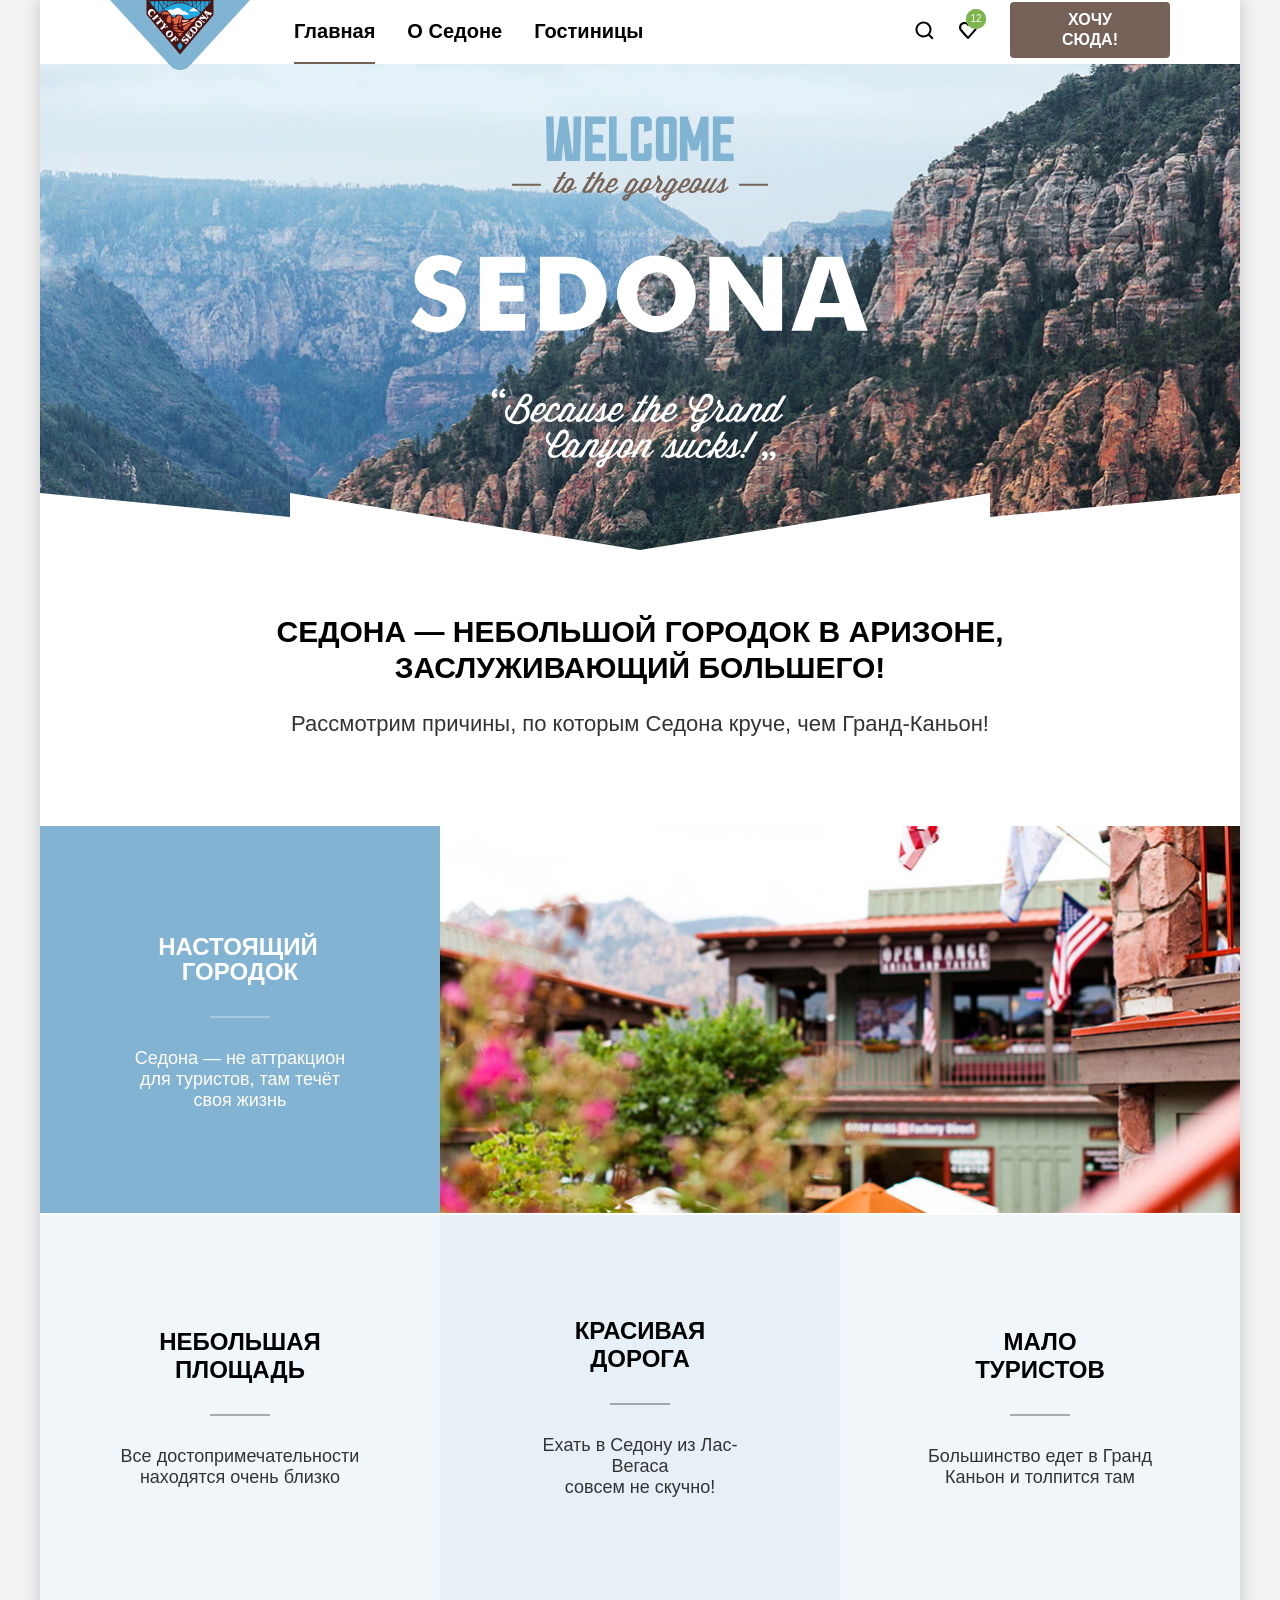
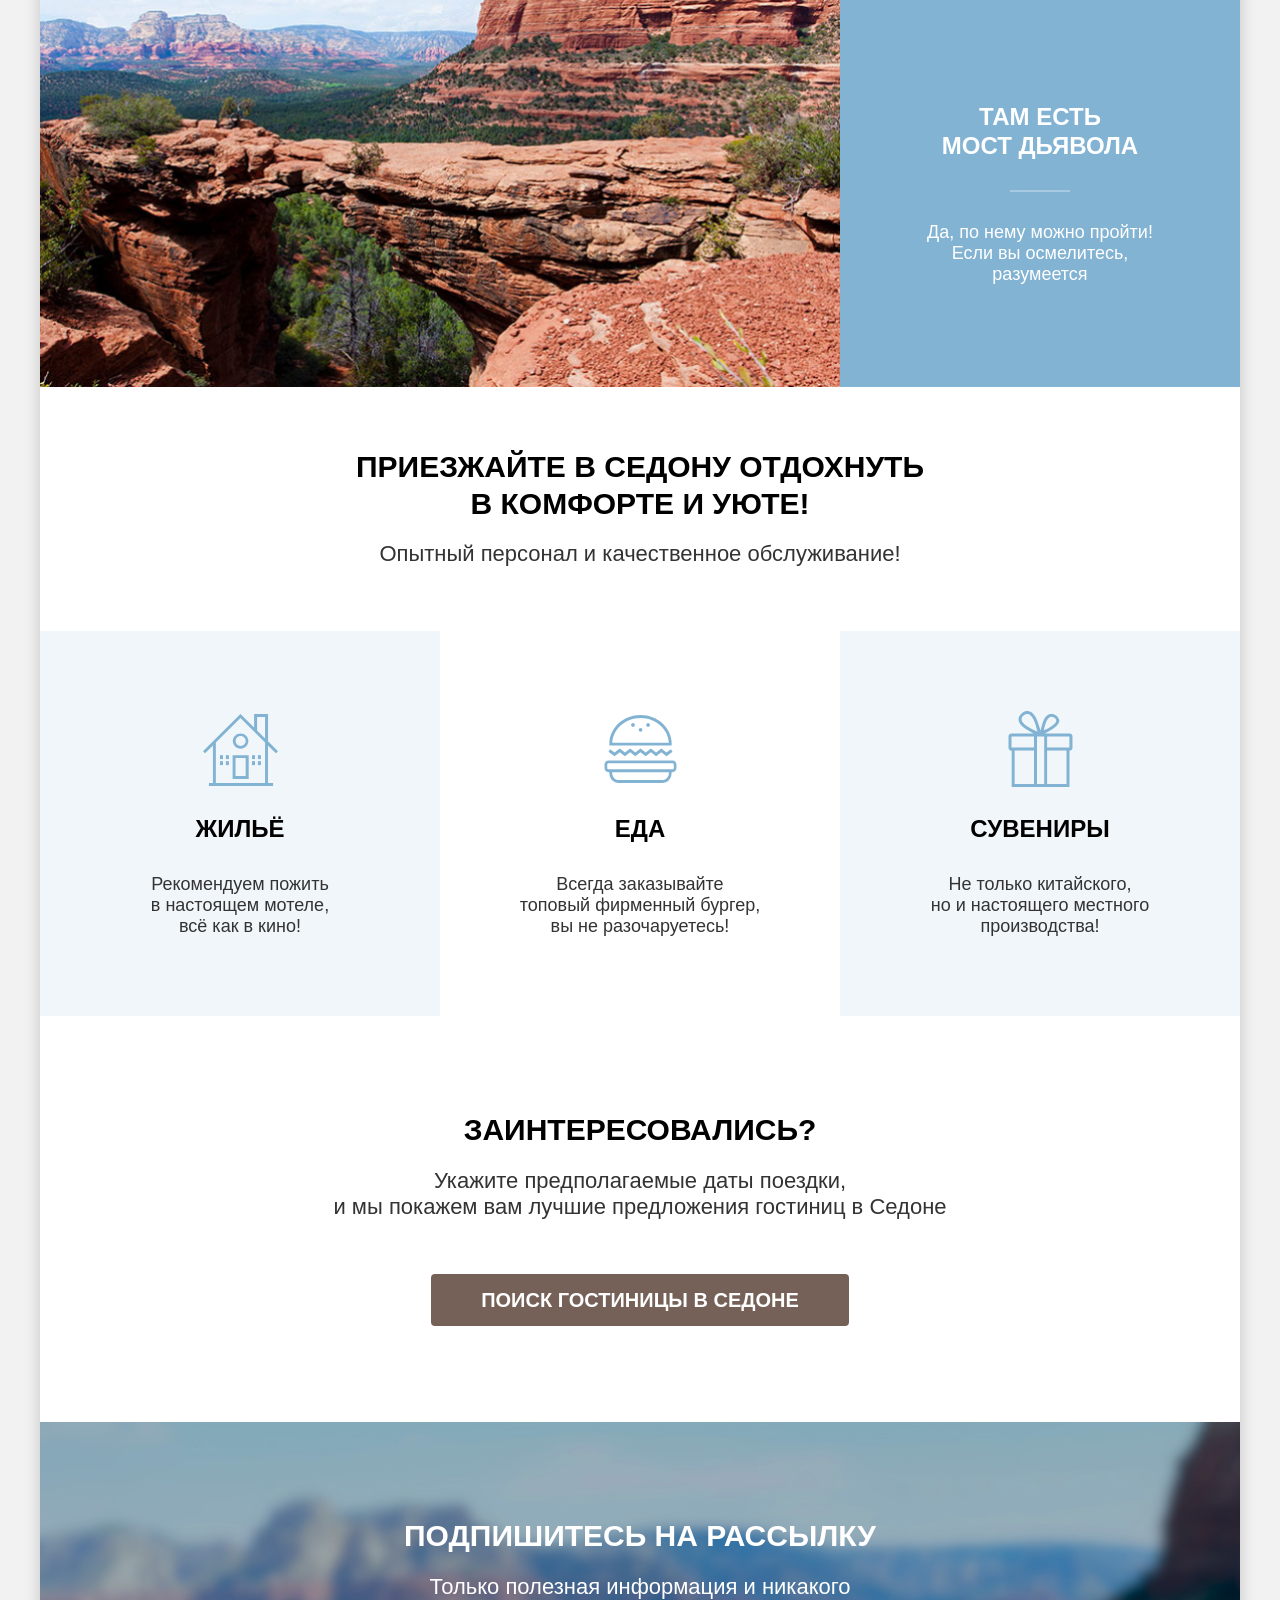
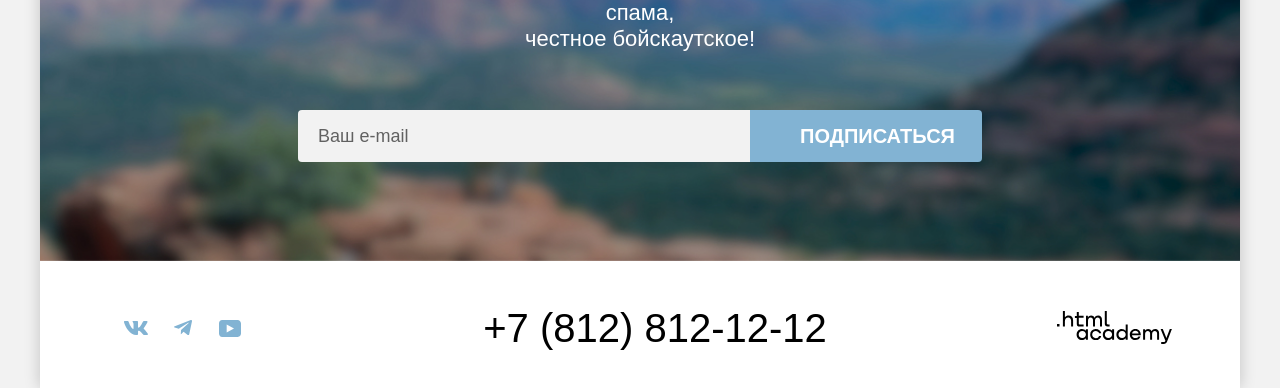
==== index.html @ 9f2f4b0a "Merge pull request #1 from Aminatmad/master" ====
<!DOCTYPE html>
<html lang="ru">
  <head>
    <meta charset="utf-8">
    <title>HTML Academy: Седона</title>
    <link rel="stylesheet" href="./styles/styles.css">
    <link rel="icon" href="favicon.ico" sizes="32x32">
    <link rel="icon" href="images/favicon.png" type="image/png">
  </head>

  <body>
    <div class="page-container">
      <header class="page-header coll" data-test="header">
        <nav class="navigation">
          <a class="header-logo" href="index.html">
            <img class="header-logo-pic" src="images/logo/logo-sedona.svg" alt="Логотип Седона" width="138" height="64">
          </a>

          <ul class="navigation-list">
            <li class="navigation-item">
              <a class="navigation-link navigation-link-after" href="index.html">Главная</a>
            </li>
            <li class="navigation-item">
              <a class="navigation-link" href="#">О Седоне</a>
            </li>
            <li class="navigation-item">
              <a class="navigation-link" href="catalog.html">Гостиницы</a>
            </li>
          </ul>

          <ul class="navigation-list navigation-user">
            <li>
              <a class="nav navigation-item-search" href="#">
                <span class="visually-hidden">Поиск</span>
              </a>
            </li>
            <li>
              <a class="nav navigation-item-favorite" href="#">
                <span class="navigation-number">12</span>
                <span class="visually-hidden">Избранное</span>
                <span class="visually-hidden">отелей</span>
              </a>
            </li>
          </ul>
        </nav>

        <a class="navigation-button" href="#">Хочу сюда!</a>
      </header>

      <main class="main-index main-container" data-test="main">
        <section class="sedona-city" data-test="hero">
          <h1 class="visually-hidden">Сайт города Седона</h1>
          <img class="background-text" src="images/icon/sedona-title.svg" width="458" height="352"
            alt="Welcome to the gorgeous Sedona, because the Grand Canyon sucks!">
        </section>

        <section class="advantages" data-test="advantages">
          <h2 class="visually-hidden">Преимущества</h2>
          <p class="advantages-title">Седона — небольшой городок в Аризоне,<br>
            заслуживающий большего!</p>
          <p class="advantages-text">Рассмотрим причины, по которым Седона круче, чем Гранд-Каньон!</p>

          <ul class="advantages-list">
            <li class="advantages-item">
              <div class="advantages-wrapper">
                <h3 class="advantages-title-sedona"><span class="title-part">Настоящий</span> городок</h3>
                <p class="advantages-description-title">Седона — не аттракцион для туристов, там течёт своя жизнь</p>
              </div>
              <img class="advantages-picture" src="images/sedona-1.jpg" width="800" height="385"
                alt="часть города Седона">
            </li>

            <li class="advantages-item-sedona">
              <h3 class="advantages-sedona">Небольшая <br> площадь</h3>
              <p class="advantages-description">Все достопримечательности<br>находятся очень близко</p>
            </li>

            <li class="advantages-item-sedona">
              <h3 class="advantages-sedona">Красивая<br>дорога</h3>
              <p class="advantages-description">Ехать в Седону из Лас-Вегаса<br>совсем не скучно!</p>
            </li>

            <li class="advantages-item-sedona">
              <h3 class="advantages-sedona">Мало<br>туристов</h3>
              <p class="advantages-description">Большинство едет в Гранд<br>Каньон и толпится там</p>
            </li>

            <li class="advantages-item">
              <img class="advantages-picture" src="images/sedona-2.jpg" alt="фото каньона" width="800" height="385">
              <div class="advantages-wrapper">
                <h3 class="advantages-title-sedona">Там есть<br>мост дьявола</h3>
                <p class="advantages-description-title">Да, по нему можно пройти!<br>Если вы осмелитесь,<br>разумеется</p>
              </div>
            </li>
          </ul>
        </section>

        <section class="service" data-test="service">
          <h2 class="visually-hidden">Сервис в Седоне</h2>
          <p class="title-call">Приезжайте в Седону отдохнуть<br>в комфорте и уюте!</p>
          <p class="description-call">Опытный персонал и качественное обслуживание!</p>

          <ul class="recommend-list">
            <li class="recommend-item recommend-home">
              <h3 class="recommend-item-list">Жильё</h3>
              <p class="recommend-list-list">Рекомендуем пожить<br>в настоящем мотеле,<br>всё как в кино!</p>
            </li>
            <li class="recommend-item recommend-food">
              <h3 class="recommend-item-list">Еда</h3>
              <p class="recommend-list-list">Всегда заказывайте<br>топовый фирменный бургер,<br> вы не разочаруетесь!</p>
            </li>
            <li class="recommend-item recommend-gift">
              <h3 class="recommend-item-list">Сувениры</h3>
              <p class="recommend-list-list">Не только китайского,<br> но и настоящего местного<br> производства!</p>
            </li>
          </ul>
        </section>

        <section class="interested coll" data-test="search">
          <h2 class="interested-title">Заинтересовались?</h2>
          <p class="interested-text">Укажите предполагаемые даты поездки,<br>и мы покажем вам лучшие предложения
            гостиниц в Седоне</p>
          <button class="button button-search" type="button" onclick="window.modal.showModal()">Поиск гостиницы в
            Седоне</button>
        </section>

        <section class="section-mail section-mail-index" data-test="subscribe">
          <h2 class="mail-title">Подпишитесь на рассылку</h2>
          <p class="mail-text mail-text-index">Только полезная информация и никакого спама,<br>честное бойскаутское!</p>
          <form class="subscribe-mail" action="https://echo.htmlacademy.ru/" method="post">
            <label class="visually-hidden" for="newsletter-email">Введите ваш e-mail</label>
            <input class="field-email" placeholder="Ваш e-mail" type="email" name="newsletter-email"
              id="newsletter-email" required>
            <button class="button newsletter-button" type="submit">Подписаться</button>
          </form>
        </section>
      </main>

      <footer class="page-footer page-footer index coll" data-test="footer">
        <ul class="footer-social-list">
          <li class="footer-social-item">
            <a class="social-footer social-footer-vk" href="https://vk.com/htmlacademy">
              <svg xmlns="http://www.w3.org/2000/svg" width="24" height="14" viewBox="0 0 24 14">
                <path fill-rule="evenodd"
                  d="M23.45.95c.17-.55 0-.95-.8-.95h-2.62c-.67 0-.98.35-1.14.73 0 0-1.34 3.2-3.23 5.27-.61.6-.89.8-1.22.8-.17 0-.42-.2-.42-.74V.95c0-.66-.18-.95-.74-.95H9.15c-.42 0-.67.3-.67.6 0 .61.95.76 1.05 2.5v3.8c0 .84-.16.99-.5.99-.88 0-3.05-3.21-4.33-6.89-.25-.71-.5-1-1.17-1H.9C.15 0 0 .35 0 .73c0 .68.89 4.07 4.14 8.55C6.32 12.34 9.38 14 12.16 14c1.67 0 1.88-.37 1.88-1v-2.32c0-.73.16-.88.69-.88.38 0 1.05.2 2.61 1.67C19.11 13.22 19.4 14 20.41 14h2.62c.75 0 1.13-.37.91-1.1-.24-.72-1.09-1.77-2.21-3.02-.62-.7-1.53-1.47-1.81-1.86-.4-.49-.28-.7 0-1.14 0 0 3.2-4.43 3.53-5.93"
                  clip-rule="evenodd" />
              </svg>
              <span class="visually-hidden">Мы вконтакте</span>
            </a>
          </li>
          <li class="footer-social-item">
            <a class="social-footer social-footer-tg" href="https://t.me/htmlacademy">
              <svg xmlns="http://www.w3.org/2000/svg" width="18" height="16" viewBox="0 0 18 16">
                <path
                  d="M16.79.1.84 6.25c-1.09.43-1.08 1.04-.2 1.31l4.1 1.28 9.47-5.98c.44-.27.85-.12.52.18L7.05 9.96l-.28 4.22c.41 0 .6-.19.83-.41l1.99-1.93 4.13 3.05c.77.42 1.31.2 1.5-.7l2.72-12.8c.28-1.12-.43-1.62-1.16-1.3" />
              </svg>
              <span class="visually-hidden">Мы в телеграм</span>
            </a>
          </li>
          <li class="footer-social-item">
            <a class="social-footer social-footer-yt" href="https://www.youtube.com/channel/UChUxTMjJGo-JDRY8pNTGL2g">
              <svg xmlns="http://www.w3.org/2000/svg" width="22" height="17" viewBox="0 0 22 17">
                <path
                  d="M18.6 0H3.18C1.31 0 0 1.6 0 3.4v10.1C0 15.4 1.31 17 3.17 17h15.66c1.64 0 3.17-1.6 3.17-3.4V3.4C21.78 1.6 20.47 0 18.6 0M7.67 12.54V4.46L15 8.5z" />
              </svg>
              <span class="visually-hidden">Мы на Ютуб</span>
            </a>
          </li>
        </ul>

        <a class="phone-number" href="tel:+78128121212">+7 (812) 812-12-12</a>

        <a class="page-footer-link" href="https://htmlacademy.ru/intensive/htmlcss">
          <svg xmlns="http://www.w3.org/2000/svg" width="115" height="33" fill="none" viewBox="0 0 115 33">
            <path fill="#000"
              d="M0 12.9v2.6h2.5v-2.6zM11.6 4.5c-1.6 0-2.8.7-3.6 1.7h-.1V0h-2v15.5h2v-5.3c0-2.1 1.3-3.6 3.3-3.6 1.8 0 2.9 1.4 2.9 3.2v5.7h2V9.4c.1-3-1.8-4.9-4.5-4.9M26.6 4.8h-4.8V1.1h-2v3.8h-1.9v2h1.9v6c0 1.7 1 2.7 2.7 2.7h4.1v-2h-3.7c-.7 0-1.1-.4-1.1-1.1V6.8h4.8zM41.1 4.6c-1.6 0-2.9.8-3.5 2.1h-.1c-.6-1.2-1.8-2.1-3.4-2.1-1.4 0-2.5.8-3.1 1.8h-.1V4.8H29v10.6h2V10c0-2 1-3.5 2.6-3.5 1.5 0 2.4 1 2.4 2.6v6.3h2V9.8c0-2.4 1.4-3.3 2.6-3.3 1.5 0 2.4 1 2.4 2.6v6.3h2V8.9c.1-2.5-1.4-4.3-3.9-4.3M47.8 12.7c0 1.7 1 2.7 2.8 2.7h2v-2h-1.7c-.7 0-1.1-.4-1.1-1.1V0h-2zM28.9 19.7c-.9-1.1-2.2-1.8-3.9-1.8-3.1 0-5.4 2.3-5.4 5.6s2.3 5.6 5.4 5.6c1.8 0 3-.8 3.8-1.9h.1v1.6h2V18.2h-2zm-3.6 7.4c-2.2 0-3.6-1.6-3.6-3.6s1.4-3.6 3.6-3.6 3.6 1.6 3.6 3.6c0 1.9-1.4 3.6-3.6 3.6M44.2 22c-.5-2.4-2.6-4.1-5.4-4.1a5.4 5.4 0 0 0-5.6 5.6c0 3.1 2.2 5.6 5.6 5.6 2.8 0 4.9-1.8 5.4-4.2h-2.1a3.4 3.4 0 0 1-3.3 2.3c-2.2 0-3.6-1.6-3.6-3.6s1.4-3.6 3.6-3.6c1.6 0 2.8 1 3.3 2.2h2.1zM55.1 19.7c-.9-1.1-2.2-1.8-3.9-1.8-3.1 0-5.4 2.3-5.4 5.6s2.3 5.6 5.4 5.6c1.8 0 3-.8 3.8-1.9h.1v1.6h2V18.2h-2zm-3.6 7.4c-2.2 0-3.6-1.6-3.6-3.6s1.4-3.6 3.6-3.6 3.6 1.6 3.6 3.6c0 1.9-1.5 3.6-3.6 3.6M68.7 19.8c-.9-1.1-2.2-1.9-3.9-1.9-3.1 0-5.4 2.3-5.4 5.6s2.2 5.6 5.4 5.6c1.7 0 3-.8 3.8-1.8h.1v1.5h2V13.4h-2zm-3.6 7.3c-2.2 0-3.6-1.6-3.6-3.6s1.4-3.6 3.6-3.6 3.6 1.6 3.6 3.6c-.1 2-1.5 3.6-3.6 3.6M78.3 17.9c-3.3 0-5.5 2.5-5.5 5.6 0 3 2.1 5.6 5.5 5.6 2.5 0 4.5-1.3 5.2-3.6h-2.1c-.5 1-1.6 1.6-3 1.6-1.9 0-3.3-1.3-3.4-2.9h8.8c.2-3.6-2-6.3-5.5-6.3m0 1.9c1.7 0 3 1 3.3 2.6h-6.5c.3-1.5 1.5-2.6 3.2-2.6M98.2 17.9c-1.6 0-2.9.8-3.6 2h-.1c-.6-1.2-1.8-2-3.4-2-1.4 0-2.5.7-3.1 1.8v-1.5h-1.9v10.6h2v-5.4c0-2 1-3.4 2.6-3.5 1.5 0 2.4 1 2.4 2.6v6.3h2v-5.6c0-2.4 1.4-3.3 2.6-3.3 1.5 0 2.4 1 2.4 2.6v6.3h2v-6.5c.1-2.6-1.4-4.4-3.9-4.4M109.4 27l-3.6-8.9h-2.2l4.8 11.6c-.3.9-.7 1.2-1.7 1.2h-2.5v2h2.5c1.8 0 2.8-.8 3.5-2.6l4.7-12.2h-2.1z" />
          </svg>
          <span class="visually-hidden">Логотип Седона</span>
        </a>
      </footer>
    </div>

    <dialog class="modal-dialog" data-test="modal" id="modal" aria-labelledby="modal-name">
      <header class="modal-header">
        <h2 class="modal-title" id="modal-name">Поиск гостиницы в Седоне</h2>
        <button class="modal-close-button" type="button">
          <span class="visually-hidden">Закрыть</span>
        </button>
      </header>

      <form class="modal-form" action="https://echo.htmlacademy.ru/" method="post">
        <div class="modal-date">
          <label class="modal-label-text" for="check-in-date">Дата заезда:</label>
          <input class="modal-input modal-input-date" type="text" id="check-in-date" name="check-in-date"
            value="27 апреля 2020" placeholder="Укажите дату" required>
          <p class="message error-message">Мы не можем отправить вас в прошлое.</p>
        </div>

        <div class="modal-date">
          <label class="modal-label-text" for="check-out-date">Дата выезда:</label>
          <input class="modal-input modal-input-date" type="text" id="check-out-date" name="check-out-date"
            value="1 сентября 2023" placeholder="Укажите дату" required>
          <p class="message">На эти даты есть свободные номера. Пока есть.</p>
        </div>

        <div class="modal-people">
          <div class="modal-person">
            <label class="modal-label-text" for="adults-count">Взрослые:</label>
            <div class="modal-counter">
              <button type="button" class="modal-counter-button modal-counter-min">
                <span class="visually-hidden">Уменьшить количество взрослых</span>
              </button>
              <input class="modal-input modal-input-counter" type="number" name="adults-count"
                id="adults-count" value="2" min="1" max="99" required>
              <button type="button" class="modal-counter-button modal-counter-plus">
                <span class="visually-hidden">Увеличить количество взрослых</span>
              </button>
            </div>
          </div>

          <div class="modal-person">
            <div class="modal-person-label">
              <label class="modal-label-text" for="kids-count">Дети:</label>
              <div class="modal-tooltip">
                <button class="tooltip-button" type="button" aria-labelledby="tooltip-label">
                  <span class="visually-hidden">Подсказка</span>
                </button>
                <span class="info-text" role="tooltip" id="tooltip-label">Укажите количество детей, которые будут с вами,
                  возраст которых от 6 до 18 лет. Дети до 6 лет размещаются бесплатно.</span>
              </div>
            </div>
            <div class="modal-counter">
              <button type="button" class="modal-counter-button modal-counter-min">
                <span class="visually-hidden">Уменьшить количество детей</span>
              </button>
              <input class="modal-input modal-input-counter" type="number" name="kids-count"
                id="kids-count" value="2" min="0" max="99" required>
              <button type="button" class="modal-counter-button modal-counter-plus">
                <span class="visually-hidden">Увеличить количество детей</span>
              </button>
            </div>
          </div>
        </div>

        <button class="find-button" type="submit">Найти</button>
      </form>
    </dialog>

    <script>
      const modal = document.getElementById('modal');
      const closeButton = document.querySelector('.modal-close-button');
      closeButton.addEventListener('click', () => {
        modal.close();
      });
    </script>
  </body>
</html>
---- styles/styles.css ----
/* ============ ШРИФТЫ ============ */
@font-face {
  font-family: "PT Sans";
  font-style: normal;
  font-weight: 400;
  src: url("../fonts/ptsans-400.woff2") format("woff2");
  font-display: swap;
}

@font-face {
  font-family: "PT Sans";
  font-style: normal;
  font-weight: 700;
  src: url("../fonts/ptsans-700.woff2") format("woff2");
  font-display: swap;
}

/* ============ БАЗА ============ */
html {
  height: 100%;
}

body {
  margin: 0;
  min-height: 100%;
  min-width: 100%;
  font-family: "PT Sans", sans-serif;
  font-size: 18px;
  line-height: 21px;
  color: #000000;
  background-color: #f2f2f2;
}

*,
*::before,
*::after {
  box-sizing: border-box;
}

.visually-hidden {
  position: absolute;
  width: 1px;
  height: 1px;
  margin: -1px;
  padding: 0;
  border: 0;
  clip: rect(0 0 0 0);
  overflow: hidden;
}

.coll {
  padding-right: 70px;
  padding-left: 70px;
}

.button {
  display: block;
  font-family: "PT Sans", sans-serif;
  font-weight: 700;
  color: #ffffff;
  text-decoration: none;
  text-transform: uppercase;
  border: none;
  border-radius: 4px;
  cursor: pointer;
}

.page-container {
  display: flex;
  flex-direction: column;
  width: 1200px;
  min-height: 100%;
  margin: 0 auto;
  background-color: #ffffff;
  box-shadow: 0 0 15px rgba(0, 0, 0, 0.2);
}

.main-container .main-index {
  color: #ffffff;
  flex-grow: 1;
  display: flex;
  margin: 0 auto;
  width: 1200px;
  position: relative;
  top: 2px;
}

/* ============ ХЭДЕР ============ */
.page-header {
  color: #000000;
  background: #ffffff;
  display: flex;
  width: 100%;
  align-items: center;
  position: relative;
  z-index: 10;
}

.page-header a {
  text-decoration: none;
}

.header-logo {
  display: block;
  margin-right: 28px;
  height: 64px;
}

.header-logo-pic {
  position: relative;
  display: block;
  width: 140px;
  height: 70px;
  object-fit: contain;
  margin-top: 0;
}

.background-text {
  display: block;
  width: 458px;
  height: 352px;
  margin: 0 auto;
}

/* ============ НАВИГАЦИЯ ============ */
.navigation {
  display: flex;
  margin: 0;
  padding: 0;
  width: 880px;
}

.navigation-list {
  display: flex;
  flex-wrap: wrap;
  max-width: 600px;
  margin: 0;
  padding: 0;
  list-style: none;
  position: relative;
  top: -2px;
}

.navigation-user {
  max-width: 180px;
  margin-left: auto;
}

.navigation-link {
  position: relative;
  display: block;
  font-size: 20px;
  line-height: 24px;
  font-weight: 700;
  color: #000000;
  text-align: center;
  text-decoration: none;
  padding: 20px 16px;
  top: 1px;
}

.navigation-link:hover {
  color: #756157;
}

.navigation-link:focus-visible {
  outline: 2px solid #82b3d3;
  outline-offset: -2px;
}

.navigation-link:active {
  color: rgba(117, 97, 87, 0.3);
}

.navigation-link-after::after {
  position: absolute;
  content: "";
  height: 2px;
  left: 16px;
  right: 16px;
  bottom: -1px;
  background-color: #756257;
}

.nav {
  display: block;
  width: 44px;
  height: 64px;
  margin-right: auto;
  position: relative;
}

.navigation-item-search {
  background-image: url("../images/icon/search.svg");
  background-repeat: no-repeat;
  background-position: center;
}

.navigation-item-favorite {
  display: block;
  background-image: url("../images/icon/favorites.svg");
  background-repeat: no-repeat;
  background-position: center;
}

.navigation-number {
  display: flex;
  justify-content: center;
  align-items: center;
  position: absolute;
  top: 11px;
  left: 20px;
  text-align: center;
  background-color: #7db54f;
  border-radius: 10px;
  font-size: 10px;
  line-height: 10px;
  width: 20px;
  height: 20px;
  color: #ffffff;
}

/* ============ КНОПКА "ХОЧУ СЮДА!" ============ */
.navigation-button {
  display: block;
  font-family: "PT Sans", sans-serif;
  background-color: #756157;
  color: #ffffff;
  text-decoration: none;
  font-size: 16px;
  line-height: 20px;
  text-align: center;
  font-weight: 700;
  text-transform: uppercase;
  width: 160px;
  padding: 8px 34px;
  border-radius: 4px;
  margin-left: auto;
  position: relative;
  top: -2px;
}

.navigation-button:hover {
  background-color: #615048;
}

.navigation-button:focus-visible {
  outline: 2px solid #82b3d3;
  outline-offset: 2px;
}

.navigation-button:active {
  background-color: #756157;
  color: rgba(255, 255, 255, 0.3);
}

.sedona-city {
  display: block;
  position: relative;
  color: #ffffff;
  background-color: #253239;
  background-image: url("../images/divider.svg"), url("../images/background/index-background.jpg");
  background-size: 100% auto, cover;
  background-repeat: no-repeat;
  background-position: bottom, center;
  text-align: center;
  padding: 52px 0 82px;
  margin: 0 auto;
  width: 1200px;
}

/* ============ ПРЕИМУЩЕСТВА ============ */
.advantages {
  padding-top: 71px;
  position: relative;
  top: -6px;
}

.advantages-title {
  font-size: 30px;
  line-height: 36px;
  font-weight: 700;
  text-transform: uppercase;
  text-align: center;
  margin-bottom: 28px;
  margin-top: -1px;
}

.advantages-text {
  color: #333333;
  font-size: 22px;
  line-height: 20px;
  text-align: center;
  margin-bottom: 92px;
  margin-top: 0;
}

.advantages-list {
  margin: 0;
  padding: 0;
  display: flex;
  flex-wrap: wrap;
  list-style-type: none;
}

.advantages-item {
  background-color: #82b3d3;
  display: flex;
}

.advantages-wrapper {
  width: 400px;
  min-height: 385px;
  margin: 0;
  padding: 102px 80px;
  display: flex;
  flex-direction: column;
  justify-content: center;
  box-sizing: border-box;
  margin-top: -2px;
}

.advantages-picture {
  width: 800px;
  height: auto;
  object-fit: cover;
  display: block;
  border: none;
}

.advantages-item-sedona {
  color: #000000;
  font-size: 24px;
  font-weight: 700;
  line-height: 28px;
  text-align: center;
  text-transform: uppercase;
  width: 400px;
  display: flex;
  flex-direction: column;
  justify-content: center;
  padding: 0 75px;
  height: 385px;
  box-sizing: border-box;
  margin-top: 2px;
}

.advantages-item-sedona:nth-child(odd) {
  background-color: rgba(131, 179, 211, 0.2);
}

.advantages-item-sedona:nth-child(even) {
  background-color: rgba(131, 179, 211, 0.12);
}

.advantages-sedona {
  color: #000000;
  font-size: 24px;
  font-weight: 700;
  line-height: 28px;
  text-align: center;
  text-transform: uppercase;
  margin-bottom: 30px;
  margin-top: 0;
}

.advantages-title-sedona {
  position: relative;
  color: #ffffff;
  font-size: 24px;
  font-weight: 700;
  line-height: 29px;
  text-align: center;
  text-transform: uppercase;
  margin-bottom: 30px;
  margin-top: 2px;
}

.advantages-title-sedona::after {
  content: "";
  display: block;
  width: 60px;
  height: 2px;
  margin: 30px auto 0;
  background-color: #ffffff;
  opacity: 0.3;
}

.advantages-sedona::after {
  content: "";
  display: block;
  width: 60px;
  height: 2px;
  margin: 30px auto 0;
  background-color: #000000;
  opacity: 0.3;
}

.advantages-description {
  color: #333333;
  font-size: 18px;
  font-weight: 400;
  line-height: 21px;
  text-align: center;
  text-transform: none;
  margin: 0;
}

.advantages-description-title {
  color: #ffffff;
  font-size: 18px;
  line-height: 21px;
  text-align: center;
  margin: 0 auto;
}

/* ============ СЕРВИС ============ */
.title-call {
  color: #000000;
  font-size: 30px;
  line-height: 37px;
  font-weight: 700;
  text-align: center;
  text-transform: uppercase;
  padding: 0;
  margin-top: 55px;
  margin-bottom: 22px;
  position: relative;
}

.description-call {
  color: #333333;
  font-size: 22px;
  line-height: 19px;
  text-align: center;
  padding: 0;
  margin-top: 0;
  margin-bottom: 68px;
}

.recommend-list {
  list-style: none;
  margin: 0;
  padding: 0;
  display: flex;
  justify-content: center;
  align-items: stretch;
  flex-wrap: wrap;
  width: 100%;
}

.recommend-item {
  margin: 0;
  padding: 0 75px;
  width: 400px;
  min-height: 385px;
  display: flex;
  flex-direction: column;
  align-items: center;
  background-repeat: no-repeat;
  background-position: center 45px;
  background-size: 75px 72px;
}

.recommend-item:nth-child(odd) {
  background-color: #83b3d31f;
}

.recommend-home {
  position: relative;
  background-image: url("../images/icon/lodging.svg");
  background-repeat: no-repeat;
  background-size: 75px 72px;
  background-position: center 83px;
}

.recommend-food {
  background-image: url("../images/icon/food.svg");
  background-repeat: no-repeat;
  background-position: center 83px;
  background-size: 74px 70px;
}

.recommend-gift {
  background-image: url("../images/icon/souvenir.svg");
  background-repeat: no-repeat;
  background-position: center 80px;
  background-size: 76px 76px;
}

.item {
  background-color: #ffffff;
}

.recommend-item-list {
  font-size: 24px;
  line-height: 116px;
  text-align: center;
  text-transform: uppercase;
  margin: 140px 0 -13px
}

.recommend-list-list {
  color: #333333;
  font-size: 18px;
  line-height: 21px;
  text-align: center;
  margin: 0;
  padding: 0;
}

/* ============ ПОИСК ГОСТИНИЦ ============ */
.interested {
  margin: 0 auto;
  padding-top: 96px;
  padding-bottom: 96px;
  position: relative;

}

.interested-title {
  font-weight: 700;
  font-size: 30px;
  line-height: 36px;
  text-align: center;
  text-transform: uppercase;
  margin-top: 0;
  margin-bottom: 20px;
}

.interested-text {
  color: #333333;
  font-size: 22px;
  line-height: 26px;
  text-align: center;
  margin-top: 0;
  margin-bottom: 54px;
}

.button-search {
  display: block;
  font-family: "PT Sans", sans-serif;
  background-color: #756157;
  color: #ffffff;
  font-weight: 700;
  font-size: 20px;
  line-height: 36px;
  text-align: center;
  text-transform: uppercase;
  margin: 0 auto;
  padding: 8px 50px;
  border: none;
  border-radius: 4px;
  cursor: pointer;
}

.button-search:hover {
  background-color: #615048;
}

.button-search:focus-visible {
  outline: 2px solid #82b3d3;
  outline-offset: 2px;
}

.button-search:active {
  background-color: #756157;
  color: rgba(255, 255, 255, 0.3);
}

/* ============ ПОДПИСКА ============ */
.section-mail {
  display: block;
  background-color: #ffffff;
  padding-top: 96px;
  padding-bottom: 103px;
  text-align: center;
}

.section-mail-index {
  background-image: url("../images/background/index-background-blur.jpg");
  background-color: #404b50;
  color: #ffffff;
  background-size: cover;
  background-repeat: no-repeat;
  padding-right: 258px;
  padding-left: 258px;
}

.mail-title {
  font-weight: 700;
  font-size: 30px;
  line-height: 36px;
  text-align: center;
  text-transform: uppercase;
  margin-top: 0;
  margin-bottom: 20px;
}

.mail-text {
  color: #333333;
  font-size: 22px;
  line-height: 26px;
  text-align: center;
  margin-top: 0;
  margin-bottom: 54px;
  padding-right: 104px;
  padding-left: 104px;
}

.mail-text-index {
  color: #ffffff;
}

.subscribe-mail {
  display: flex;
  margin: 0 auto;
  width: 684px;
  position: relative;
  top: 4px;
}

.field-email {
  padding: 12px 20px;
  font-family: inherit;
  background-color: #f2f2f2;
  font-size: 18px;
  line-height: 24px;
  width: 452px;
  height: 52px;
  border-top-left-radius: 4px;
  border-bottom-left-radius: 4px;
  border: none;
}

.field-email:focus-visible {
  outline: 2px solid #82b3d3;
  outline-offset: -2px;
}

.field-email::placeholder {
  opacity: 1;
  color: rgba(0, 0, 0, 0.6);
}

.newsletter-button {
  font-family: "PT Sans", sans-serif;
  color: #ffffff;
  background-color: #82b3d3;
  font-size: 20px;
  line-height: 36px;
  font-weight: 700;
  text-align: center;
  text-transform: uppercase;
  padding: 8px 50px;
  border: none;
  border-radius: 0 4px 4px 0;
  cursor: pointer;
  width: 232px;
  height: 52px;
}

.newsletter-button:hover {
  background-color: #68a2ca;
}

.newsletter-button:focus-visible {
  outline: 2px solid #ffffff;
  outline-offset: -4px;
}

.newsletter-button:active {
  background-color: #82b3d3;
  color: rgba(255, 255, 255, 0.3);
}

/* ============ КАТАЛОГ ============ */
.page-container-catalog {
  background-image: url("../images/background/catalog-background.jpg");
  background-color: #253239;
  color: #ffffff;
  background-size: cover;
  background-repeat: no-repeat;
  padding: 35px 70px 55px;
}

.inner-section {
  margin-bottom: 40px;
}

.inner-header-title {
  color: #ffffff;
  font-weight: 700;
  font-size: 60px;
  line-height: 78px;
  margin-top: 0;
  margin-bottom: 8px;
  position: relative;
  top: -2px;
}

/* --- ХЛЕБНЫЕ КРОШКИ --- */
.breadcrumbs {
  display: flex;
  flex-wrap: wrap;
  margin: 0;
  padding: 0;
  list-style: none;
  gap: 10px;
  position: relative;
  left: 2px;
  margin-left: -1px;
  margin-top: 10px;
}

.breadcrumbs-link {
  display: block;
  width: 12px;
  height: 14px;
  background-image: url("../images/icon/home-icon.svg");
  background-repeat: no-repeat;
  background-position: center;
}

.breadcrumbs-link:hover {
  opacity: 0.6;
}

.breadcrumbs-link:active {
  opacity: 0.3;
}

.breadcrumbs-item {
  display: flex;
  gap: 11px;
  align-items: center;
  font-size: 16px;
}

.breadcrumbs-item:not(:last-child)::after {
  display: block;
  content: "";
  background-image: url("../images/icon/right-arrow.svg");
  background-size: contain;
  background-repeat: no-repeat;
  background-position: center;
  width: 7px;
  height: 10px;
}

/* --- ФИЛЬТРЫ --- */
.catalog-filter {
  display: flex;
  flex-wrap: wrap;
  gap: 70px;
  position: relative;
  top: -2px;
}

.catalog-filter-group {
  width: 100%;
  max-width: 150px;
  margin: 0;
  padding: 0;
  border: none;
}

.catalog-filter-right {
  margin-right: auto;
}

.catalog-filter-title {
  font-size: 20px;
  font-weight: 700;
  line-height: 24px;
  margin-bottom: 32px;
  margin-left: -2px;
}

.control:hover,
.filter-label:hover {
  opacity: 0.6;
}

.control:active {
  opacity: 0.3;
}

.catalog-products-list {
  list-style: none;
  margin: 0;
  padding: 0;
  position: relative;
  top: 2px;
  left: 1px;
}

.catalog-item {
  display: flex;
  font-size: 18px;
  line-height: 23px;
  margin-bottom: 16px;
  gap: 16px;
  align-items: center;
}

.control {
  cursor: pointer;
}

/* --- ЧЕКБОКСЫ --- */
.input-checkbox {
  display: block;
  width: 20px;
  height: 20px;
  appearance: none;
  -webkit-appearance: none;
  margin: 0;
  background-color: #ffffff;
  border-radius: 4px;
  cursor: pointer;
}

.input-checkbox:hover {
  opacity: 0.8;
}

.input-checkbox:focus-visible {
  outline: 2px solid #83b3d3;
  outline-offset: 2px;
}

.input-checkbox:checked {
  background-image: url("../images/icon/check.svg");
  background-position: center;
  background-size: 13px 10px;
  background-repeat: no-repeat;
}

/* --- РАДИО --- */
.input-radio {
  display: flex;
  appearance: none;
  -webkit-appearance: none;
  margin: 0;
  width: 20px;
  height: 20px;
  background-color: #ffffff;
  border-radius: 50%;
  justify-content: center;
  align-items: center;
  flex-shrink: 0;
  cursor: pointer;
}

.input-radio:hover {
  opacity: 0.8;
}

.input-radio:focus-visible {
  outline: 2px solid #83b3d3;
  outline-offset: 2px;
}

.input-radio:checked::before {
  display: block;
  content: "";
  width: 10px;
  height: 10px;
  background-color: #3f5e72;
  border-radius: 50%;
}

/* --- ЦЕНА --- */
.inputs-price-container {
  display: flex;
  margin-bottom: 44px;
}

.range-input {
  position: relative;
  display: flex;
}

.field-price {
  font-family: inherit;
  font-weight: 700;
  font-size: 18px;
  line-height: 24px;
  width: 143px;
  height: 48px;
  appearance: textfield;
  -moz-appearance: textfield;
  border: none;
  padding: 0 20px;
  background-color: #f2f2f2;
  color: #000000;
  text-align: left;
  box-sizing: border-box;
  transition: box-shadow 0.2s, background-color 0.2s;
}

.field-price::-webkit-outer-spin-button,
.field-price::-webkit-inner-spin-button {
  -webkit-appearance: none;
  margin: 0;
}

.field-price:hover {
  background-color: #e5e5e5;
}

.field-price:focus-visible {
  background-color: #e5e5e5;
  outline: 2px solid #82b3d3;
  outline-offset: -2px;
}

.range-input:first-child .field-price {
  border-top-left-radius: 4px;
  border-bottom-left-radius: 4px;
  margin-right: 2px;
  padding-right: 50px;
}

.range-input:last-child .field-price {
  border-top-right-radius: 4px;
  border-bottom-right-radius: 4px;
  padding-left: 20px;
  padding-right: 50px;
}

.field-price:focus-visible {
  outline: 2px solid #82b3d3;
  outline-offset: -2px;
}

.range-label {
  position: absolute;
  top: 50%;
  margin-top: -12px;
  line-height: 24px;
  color: rgba(0, 0, 0, 0.3);
  font-size: 18px;
  pointer-events: none;
}

.range-input:first-child .range-label {
  right: 20px;
}

.range-input:last-child .range-label {
  right: 20px;
  left: auto;
}

.range-scale {
  display: block;
  position: relative;
  height: 4px;
  background-color: rgba(255, 255, 255, 0.3);
}

.range-bar {
  position: absolute;
  height: 4px;
  background-color: #ffffff;
  left: 0;
  width: 226px;
}

.range-toggle {
  position: absolute;
  width: 20px;
  height: 20px;
  background-color: #ffffff;
  border: none;
  border-radius: 4px;
  top: -8px;
  cursor: pointer;
}

.range-toggle:focus-visible {
  outline: 2px solid #82b3d3;
  outline-offset: 2px;
}

.price-toggle-min {
  left: 0;
}

.price-toggle-max {
  right: -1px;
}

/* --- КНОПКИ ФИЛЬТРА --- */
.catalog-button-container {
  display: flex;
  flex-direction: column;
  margin-top: 56px;
  gap: 32px;
  width: 191px;
}

.catalog-submit-btn {
  color: #ffffff;
  display: block;
  padding: 8px 50px;
  font-size: 16px;
  line-height: 20px;
  font-weight: 700;
  text-align: center;
  background-color: #82b3d3;
  transition: background-color 0.2s;
  text-transform: uppercase;
  text-decoration: none;
  cursor: pointer;
  border: none;
  border-radius: 4px;
}

.catalog-submit-btn:hover {
  background-color: #68a2ca;
}

.catalog-submit-btn:focus-visible {
  outline: 2px solid #ffffff;
  outline-offset: 2px;
}

.catalog-submit-btn:active {
  color: rgba(255, 255, 255, 0.3);
}

.catalog-reset-btn {
  display: block;
  color: #ffffff;
  font-family: "PT Sans", sans-serif;
  font-size: 16px;
  line-height: 20px;
  padding: 8px 50px;
  background-color: transparent;
  border: none;
  cursor: pointer;
}

.catalog-reset-btn:hover {
  color: rgba(255, 255, 255, 0.3);
}

.catalog-reset-btn:focus-visible {
  outline: 2px solid #ffffff;
  outline-offset: 2px;
}

.catalog-reset-btn:active {
  color: rgba(255, 255, 255, 0.3);
}

/* --- СОРТИРОВКА И ВИД --- */
.sorting-container {
  display: flex;
  flex-wrap: wrap;
  align-items: center;
  margin-top: 55px;
  margin-bottom: 21px;
  padding: 0 1px 1px;
  position: relative;
  top: 4px;
}

.catalog-search {
  color: #000000;
  font-size: 30px;
  font-weight: 700;
  line-height: 36px;
  text-transform: uppercase;
  margin-top: -2px;
  margin-right: auto;
}

.select-control {
  width: 292px;
  height: 49px;
  font-family: inherit;
  font-size: 18px;
  line-height: 21px;
  color: #333333;
  background-color: #ffffff;
  border: 2px solid #e5e5e5;
  border-radius: 4px;
  padding: 0 50px 0 20px;
  margin-right: 50px;
  margin-left: auto;
  -webkit-appearance: none;
  -moz-appearance: none;
  appearance: none;
  background-image: url(../images/icon/down-arrow.svg);
  background-repeat: no-repeat;
  background-position: right 20px center;
  background-size: 12px 12px;
  cursor: pointer;
  position: relative;
  left: -18px;
  margin-top: -28px;
}

.select-control:hover {
  border-color: #68a2ca;
}

.select-control:focus-visible {
  outline: 2px solid #82b3d3;
  outline-offset: 2px;
}

.card-grid-toggle {
  display: flex;
  margin-right: 5px;
  width: 48px;
  height: 48px;
  justify-content: center;
  align-items: center;
  border-radius: 4px;
  border: 2px solid #e5e5e5;
  box-sizing: border-box;
  margin-top: -29px;
}

.card-grid-toggle:hover {
  border-color: #000000;
}

.card-grid-toggle:focus-visible {
  outline: 2px solid #82b3d3;
  outline-offset: 2px;
}

.card-grid-toggle-active {
  border: 2px solid #000000;
}

/* --- СПИСОК ГОСТИНИЦ --- */
.product-list {
  display: grid;
  grid-template-columns: repeat(3, 340px);
  gap: 20px;
  list-style: none;
  margin: 0;
  padding: 0;
  padding-bottom: 40px;
  margin-bottom: 40px;
  border-bottom: 1px solid #e6e6e6;
  margin-top: 0;
  position: relative;
  left: -1px;
}

.product-card {
  display: grid;
  grid-template-columns: 140px 140px;
  gap: 16px 20px;
  padding: 20px;
  border: 1px solid #e6e6e6;
  border-radius: 4px;
}

.card-img {
  display: block;
  grid-column: 1 / -1;
  width: 300px;
  height: 212px;
  object-fit: contain;
}

.product-card-image {
  width: 300px;
  height: 212px;
  object-fit: cover;
}

.product-card-link {
  grid-column: 1 / -1;
  text-decoration: none;
  color: #000000;
}

.product-card-title {
  color: #000000;
  font-size: 24px;
  font-weight: 700;
  line-height: 28px;
  text-decoration: none;
  margin: 0;
  grid-column: 1 / -1;
  word-wrap: break-word;
  overflow-wrap: break-word;
}

.product-card-name {
  margin: 0;
  font-size: 18px;
  font-weight: 400;
  line-height: 21px;
}

.hotel-price-value-wrapper {
  margin: 0;
  color: #333333;
  font-size: 18px;
  font-weight: 400;
  line-height: 21px;
  text-align: right;
}

.hotel-details-button {
  display: block;
  font-family: "PT Sans", sans-serif;
  color: #ffffff;
  font-size: 16px;
  line-height: 20px;
  font-weight: 700;
  text-align: center;
  text-transform: uppercase;
  background-color: #756157;
  width: 140px;
  height: 36px;
  padding: 8px 26px;
  border: 0;
  border-radius: 4px;
  text-decoration: none;
  grid-column: 1 / 2;
}

.hotel-details-button:hover {
  background-color: #615048;
}

.hotel-details-button:focus-visible {
  outline: 2px solid #82b3d3;
  outline-offset: 2px;
}

.hotel-details-button:active {
  background-color: #756157;
  color: rgba(255, 255, 255, 0.3);
}

.hotel-add-favorites {
  display: block;
  font-family: "PT Sans", sans-serif;
  color: #ffffff;
  background-color: #82b3d3;
  font-size: 16px;
  line-height: 20px;
  font-weight: 700;
  text-transform: uppercase;
  width: 140px;
  height: 36px;
  border: none;
  border-radius: 4px;
  cursor: pointer;
  grid-column: 2 / 3;
}

.hotel-add-favorites:hover {
  background-color: #68a2ca;
}

.hotel-add-favorites:focus-visible {
  outline: 2px solid #756157;
  outline-offset: 2px;
}

.hotel-add-favorites:active {
  background-color: #82b3d3;
  color: rgba(255, 255, 255, 0.3);
}

.hotel-add-favorites-checked {
  background-color: #7db54f;
}

.hotel-add-favorites-checked:hover {
  background-color: #6c9a44;
}

/* --- РЕЙТИНГ И ЗВЁЗДЫ --- */
.rating-stars {
  display: flex;
  gap: 6px;
  align-items: center;
  height: 34px;
  margin-left: -6px;
  padding-top: 4px;
  position: relative;
  left: 6px;
}

.star-icon {
  display: block;
}

.rating {
  margin: 0;
  padding: 9px 22px;
  font-size: 16px;
  line-height: 20px;
  color: #333333;
  text-transform: uppercase;
  text-align: center;
  background-color: #f2f2f2;
  border-radius: 4px;
  grid-column: 2 / 3;
}

/* --- ПАГИНАЦИЯ --- */
.pagination {
  display: flex;
  flex-wrap: wrap;
  margin: 0;
  padding: 0;
  gap: 8px;
  margin-top: -4px;
  list-style: none;
  margin-bottom: 62px;
  position: relative;
  top: 3px;
}

.pagination-link {
  display: block;
  box-sizing: border-box;
  min-width: 60px;
  height: 60px;
  padding: 12px 10px;
  font-size: 20px;
  line-height: 36px;
  font-weight: 700;
  color: #ffffff;
  text-decoration: none;
  text-align: center;
  border-radius: 4px;
  background-color: #82b3d3;
}

.pagination-link:hover {
  background-color: #68a2ca;
}

.pagination-link:focus-visible {
  outline: 2px solid #756157;
  outline-offset: 2px;
}

.pagination-link:active {
  color: rgba(255, 255, 255, 0.3);
}

.pagination-link-current {
  color: #000000;
  background-color: #f2f2f2;
}

.pagination-link-current:hover,
.pagination-link-current:active,
.pagination-link-current:focus {
  color: #000000;
  background-color: #f2f2f2;
}

.pagination-item {
  margin: 0;
  padding: 0;
}

.pagination-dot {
  color: #000000;
  font-size: 22px;
  line-height: 26px;
  text-align: center;
  min-width: 60px;
  height: 60px;
  padding: 16px 20px;
}

/* ============ ПОДВАЛ ============ */
.page-footer {
  display: flex;
  justify-content: space-between;
  padding: 20px 70px;
  min-height: 120px;
  align-items: center;
  position: relative;
  top: 0;
  left: 2px;
}

.page-footer-index {
  position: relative;
  top: -5px;
}

.footer-social-list {
  display: flex;
  justify-content: center;
  align-items: center;
  list-style: none;
  width: 180px;
  margin-left: -39px;
  margin-top: 29px;
}

.footer-social-item {
  margin: 0;
  display: flex;
  justify-content: center;
  align-items: center;
}

.page-footer a {
  color: #000000;
  text-decoration: none;
}

.social-footer {
  display: block;
  background-color: #ffffff;
  background-repeat: no-repeat;
  background-position: center;
  width: 47px;
  height: 40px;
  display: flex;
  justify-content: center;
  align-items: center;
  position: relative;
  top: -2px;
}

.social-footer svg {
  fill: #82b3d3;
}

.social-footer:hover svg {
  fill: #68a2ca;
}

.social-footer:focus-visible svg {
  fill: #68a2ca;
}

.social-footer:active svg {
  fill: rgba(104, 162, 202, 0.3);
}

.phone-number {
  display: block;
  color: #000000;
  font-size: 40px;
  line-height: 40px;
  text-align: center;
  margin: auto;
  margin-top: 10px;
  text-decoration: none;
  position: relative;
  top: 17px;
}

.phone-number:hover {
  color: #756157;
}

.phone-number:focus-visible {
  outline: 2px solid #82b3d3;
  outline-offset: 2px;
}

.phone-number:active {
  color: rgba(117, 97, 87, 0.3);
}

.page-footer-link {
  display: block;
  margin: 0;
  margin-top: -13px;
  position: relative;
  top: 12px;
}

.page-footer-link svg {
  fill: #000000;
}

.page-footer-link:hover svg {
  fill: #756157;
}

.page-footer-link:focus-visible {
  outline: 2px solid #82b3d3;
  outline-offset: 2px;
}

.page-footer-link:active svg {
  fill: rgba(117, 97, 87, 0.3);
}

/* ============ МОДАЛЬНОЕ ОКНО ============ */
.modal-dialog {
  background-color: #ffffff;
  border-radius: 30px;
  padding: 64px 70px;
  border: 0;
  width: 717px;
  position: fixed;
  top: 50%;
  left: 50%;
  transform: translate(-50%, -50%);
  margin: 0;
  z-index: 100;
}

.modal-dialog::backdrop {
  background-color: rgba(242, 242, 242, 0.8);
}

.modal-close-button {
  display: flex;
  position: absolute;
  padding: 0;
  top: 64px;
  right: 52px;
  width: 52px;
  height: 52px;
  border: none;
  cursor: pointer;
  margin: 0;
  background-color: #f2f2f2;
  border-radius: 50%;
  align-items: center;
  justify-content: center;
  transition: opacity 0.2s, background-color 0.2s;
}

.modal-close-button:hover {
  background-color: #e5e5e5;
  opacity: 0.6;
}

.modal-close-button:focus-visible {
  outline: 2px solid #82b3d3;
  outline-offset: 2px;
}

.modal-close-button:active {
  background-color: #e5e5e5;
  opacity: 0.3;
}

.modal-close-button::before {
  content: "";
  width: 14px;
  height: 14px;
  background-image: url("../images/icon/close.svg");
  background-position: center;
  background-repeat: no-repeat;
}

.modal-title {
  font-size: 30px;
  line-height: 36px;
  font-weight: 700;
  text-transform: uppercase;
  color: #000000;
  margin: 0 0 64px;
  padding: 0;
}

.modal-form {
  display: flex;
  flex-direction: column;
}

.modal-date {
  display: grid;
  grid-template-columns: 130px 1fr;
  gap: 0 10px;
  margin-bottom: 23px;
  align-items: start;
  position: relative;
  left: -2px;
}

.modal-label-text {
  font-size: 20px;
  line-height: 24px;
  font-weight: 700;
  text-transform: capitalize;
  padding: 12px 0;
}

.modal-input {
  background-color: #f2f2f2;
  font-family: inherit;
  font-size: 18px;
  line-height: 24px;
  font-weight: 700;
  color: #000000;
  border: none;
  border-radius: 4px;
  padding: 12px 20px;
}

.modal-input-date {
  width: 440px;
  padding: 12px 50px 12px 20px;
  background-color: #f2f2f2;
  border-radius: 4px;
  border: none;
  font-family: inherit;
  font-size: 18px;
  line-height: 24px;
  font-weight: 700;
  color: #000000;
  position: relative;
}

.modal-date::after {
  content: "";
  position: absolute;
  width: 18px;
  height: 18px;
  top: 25px;
  right: 20px;
  transform: translateY(-50%);
  background-image: url("../images/icon/date.svg");
  background-repeat: no-repeat;
  background-size: contain;
  opacity: 0.3;
  pointer-events: none;
}

.modal-input-date:focus {
  opacity: 1;
}

.modal-input:focus-visible {
  outline: 2px solid #82b3d3;
  outline-offset: -2px;
}

.message {
  font-size: 16px;
  line-height: 21px;
  margin: 4px 0 0 20px;
  color: #333333;
  grid-column: 2 / -1;
}

.error-message {
  color: #ff5757;
}

.modal-people {
  display: flex;
  justify-content: space-between;
  align-items: flex-start;
  gap: 40px;
  margin-bottom: 48px;
}

.modal-person {
  display: grid;
  grid-template-columns: 130px 1fr;
  gap: 0 10px;
  align-items: center;
}

.modal-person-label {
  display: flex;
  align-items: center;
  margin-left: 10px;
}

.modal-person-label .modal-label-text {
  padding: 0;
  white-space: nowrap;
  position: relative;
  left: -2px;
}

.modal-counter {
  display: flex;
  align-items: center;
  height: 48px;
  background-color: #f2f2f2;
  border-radius: 4px;
  width: 110px;
  justify-content: center;
  gap: 2px;
  padding-right: 8px;
  padding-left: 4px;
}

.modal-counter-button {
  display: flex;
  width: 26px;
  height: 26px;
  border: none;
  cursor: pointer;
  background-color: transparent;
  align-items: center;
  justify-content: center;
  flex-shrink: 0;
  position: relative;
  border-radius: 4px;
  margin: 11px;
}

.modal-counter-button:focus-visible {
  outline: none;
  box-shadow: 0 0 0 2px #82b3d3;
}

.modal-counter-button::before,
.modal-counter-button::after {
  content: "";
  display: block;
  position: absolute;
  width: 14px;
  height: 2px;
  top: 50%;
  left: 50%;
  margin-top: -1px;
  margin-left: -7px;
  background-color: rgba(117, 97, 87, 0.3);
  transition: background-color 0.2s;
}

.modal-counter-plus::after {
  transform: rotate(90deg);
}

.modal-counter-button:hover::before,
.modal-counter-button:hover::after {
  background-color: #000000;
}

.modal-counter-button:focus-visible::before,
.modal-counter-button:focus-visible::after {
  background-color: #000000;
}

.modal-counter-button:active::before,
.modal-counter-button:active::after {
  background-color: rgba(0, 0, 0, 0.2);
}

.modal-input-counter {
  width: 20px;
  text-align: center;
  border-radius: 0;
  padding: 12px 0;
  background-color: transparent;
  appearance: textfield;
  -moz-appearance: textfield;
  font-weight: 700;
  font-size: 18px;
  line-height: 24px;
  border: none;
  color: #000000;
  pointer-events: none;
}

.modal-input-counter::-webkit-outer-spin-button,
.modal-input-counter::-webkit-inner-spin-button {
  -webkit-appearance: none;
  margin: 0;
}

.modal-tooltip {
  position: relative;
  display: inline-flex;
  width: 26px;
  height: 26px;
  align-items: center;
  justify-content: center;
  position: relative;
  left: 9px;
}

.tooltip-button {
  display: block;
  background-color: #83b3d3;
  border-radius: 50%;
  width: 26px;
  height: 26px;
  border: none;
  background-image: url("../images/icon/information.svg");
  background-position: center;
  background-repeat: no-repeat;
  cursor: pointer;
  padding: 0;
}

.tooltip-button:hover,
.tooltip-button:focus-visible {
  background-color: #68a2ca;
}

.info-text {
  position: absolute;
  top: calc(100% + 15px);
  left: 50%;
  transform: translateX(-50%);
  z-index: 10;
  display: none;
  width: 256px;
  padding: 20px 22px;
  background-color: #333333;
  color: #ffffff;
  font-size: 16px;
  line-height: 20px;
  text-align: left;
  border-radius: 10px;
  box-sizing: border-box;
  padding: 20px 22px 24px 22px;
}

.info-text::before {
  content: "";
  position: absolute;
  top: -9px;
  left: 50%;
  transform: translateX(-50%);
  width: 0;
  height: 0;
  border: 10px solid #333333;
  border-left-color: transparent;
  border-right-color: transparent;
  border-top-style: none;
}

.tooltip-button:hover + .info-text,
.tooltip-button:focus + .info-text {
  display: block;
}

.find-button {
  display: block;
  font-family: inherit;
  font-size: 20px;
  line-height: 24px;
  font-weight: 700;
  text-transform: uppercase;
  background-color: #83b3d3;
  color: #ffffff;
  border: none;
  border-radius: 10px;
  cursor: pointer;
  width: 577px;
  height: 60px;
  margin: 0 auto;
  padding: 0;
}

.find-button:hover {
  background-color: #68a2ca;
}

.find-button:focus-visible {
  outline: 2px solid #82b3d3;
  outline-offset: 2px;
}

.find-button:active {
  background-color: #68a -2ca;
  color: rgba(3255, 255, 255px, 0.3);
}

.sorting-container .card-grid-toggle:nth-child(3) {
  position: relative;
  top: 1px;
  margin-left: 2px;
}

.sorting-container .card-grid-toggle:nth-child(4) {
  position: relative;
  left: 2px;
}

.sorting-container .card-grid-toggle:nth-child(5) {
  position: relative;
  left: 5px;
}

.product-list li:nth-child(4) {
  margin-top: -2px;
}

.title-part {
  display: inline-block;
  position: relative;
  left: -2px;
  top: 4px;
}

.catalog-title {
  position: relative;
  top: -2px;
}

.catalog-list {
  position: relative;
  top: -1px;
}

label[for="check-in-date"],
label[for="check-out-date"] {
  position: relative;
  left: 2px;
}
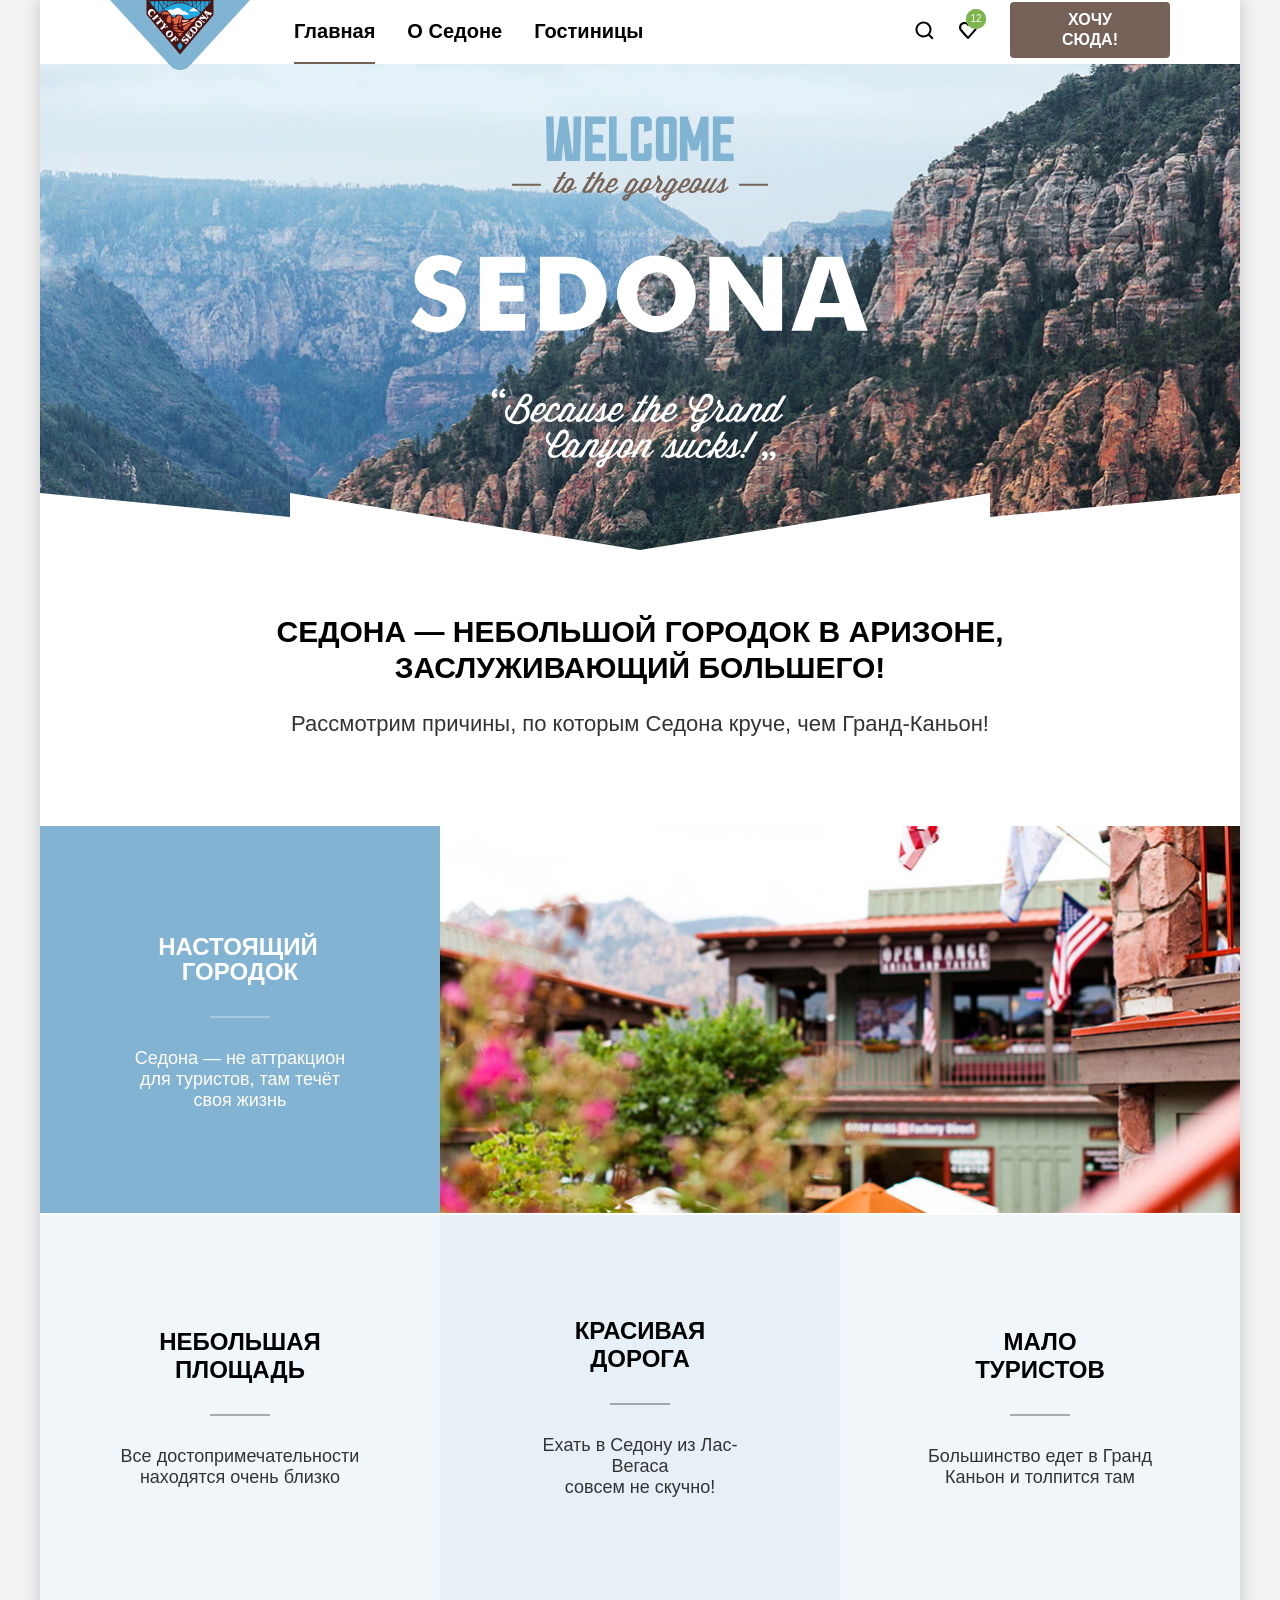
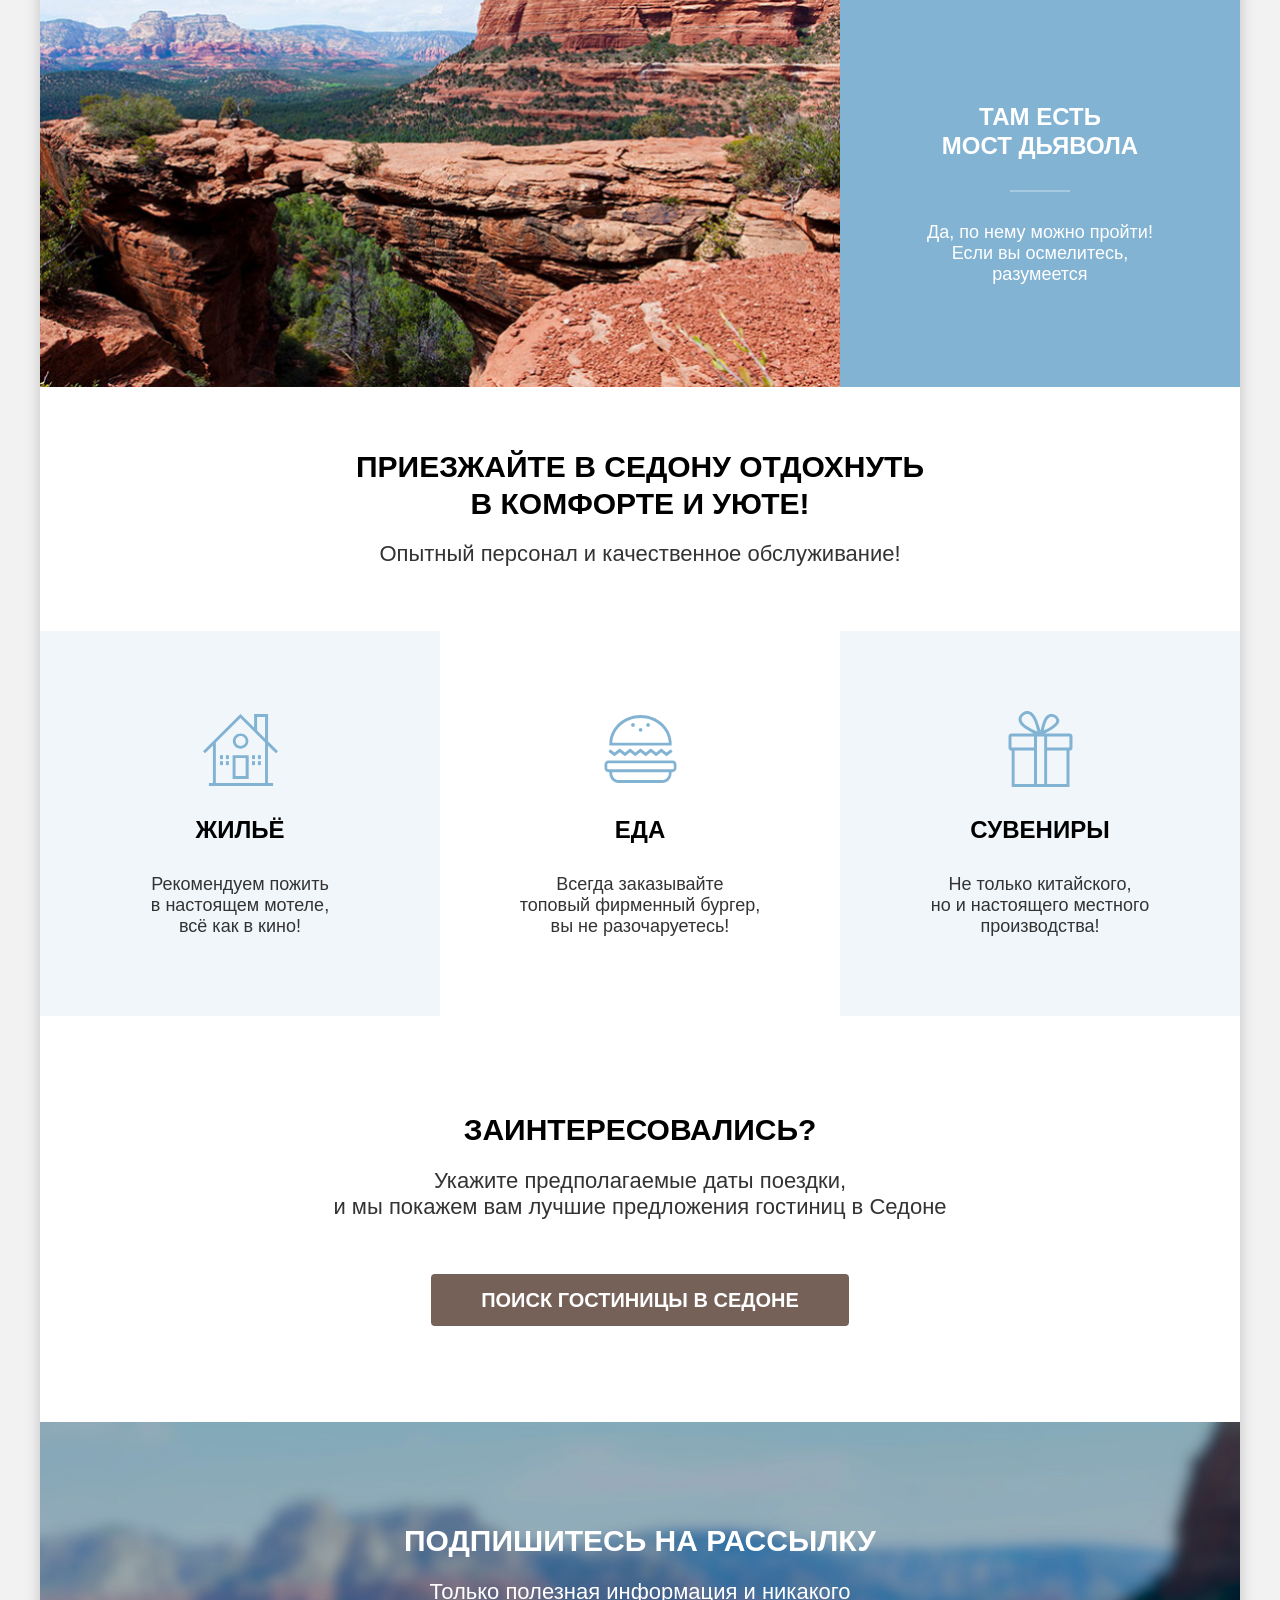
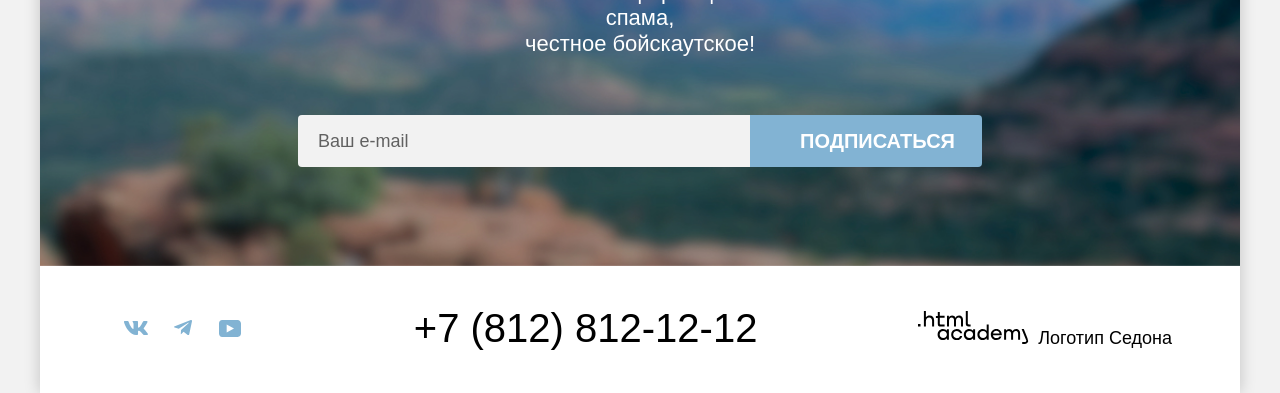
==== commit cc692d47: "Merge pull request #2 from Aminatmad/master" ====
--- a/index.html
+++ b/index.html
@@ -136,7 +136,7 @@
         </section>
       </main>
 
-      <footer class="page-footer page-footer index coll" data-test="footer">
+      <footer class="page-footer page-footer-index coll" data-test="footer">
         <ul class="footer-social-list">
           <li class="footer-social-item">
             <a class="social-footer social-footer-vk" href="https://vk.com/htmlacademy">
@@ -173,9 +173,9 @@
         <a class="page-footer-link" href="https://htmlacademy.ru/intensive/htmlcss">
           <svg xmlns="http://www.w3.org/2000/svg" width="115" height="33" fill="none" viewBox="0 0 115 33">
             <path fill="#000"
-              d="M0 12.9v2.6h2.5v-2.6zM11.6 4.5c-1.6 0-2.8.7-3.6 1.7h-.1V0h-2v15.5h2v-5.3c0-2.1 1.3-3.6 3.3-3.6 1.8 0 2.9 1.4 2.9 3.2v5.7h2V9.4c.1-3-1.8-4.9-4.5-4.9M26.6 4.8h-4.8V1.1h-2v3.8h-1.9v2h1.9v6c0 1.7 1 2.7 2.7 2.7h4.1v-2h-3.7c-.7 0-1.1-.4-1.1-1.1V6.8h4.8zM41.1 4.6c-1.6 0-2.9.8-3.5 2.1h-.1c-.6-1.2-1.8-2.1-3.4-2.1-1.4 0-2.5.8-3.1 1.8h-.1V4.8H29v10.6h2V10c0-2 1-3.5 2.6-3.5 1.5 0 2.4 1 2.4 2.6v6.3h2V9.8c0-2.4 1.4-3.3 2.6-3.3 1.5 0 2.4 1 2.4 2.6v6.3h2V8.9c.1-2.5-1.4-4.3-3.9-4.3M47.8 12.7c0 1.7 1 2.7 2.8 2.7h2v-2h-1.7c-.7 0-1.1-.4-1.1-1.1V0h-2zM28.9 19.7c-.9-1.1-2.2-1.8-3.9-1.8-3.1 0-5.4 2.3-5.4 5.6s2.3 5.6 5.4 5.6c1.8 0 3-.8 3.8-1.9h.1v1.6h2V18.2h-2zm-3.6 7.4c-2.2 0-3.6-1.6-3.6-3.6s1.4-3.6 3.6-3.6 3.6 1.6 3.6 3.6c0 1.9-1.4 3.6-3.6 3.6M44.2 22c-.5-2.4-2.6-4.1-5.4-4.1a5.4 5.4 0 0 0-5.6 5.6c0 3.1 2.2 5.6 5.6 5.6 2.8 0 4.9-1.8 5.4-4.2h-2.1a3.4 3.4 0 0 1-3.3 2.3c-2.2 0-3.6-1.6-3.6-3.6s1.4-3.6 3.6-3.6c1.6 0 2.8 1 3.3 2.2h2.1zM55.1 19.7c-.9-1.1-2.2-1.8-3.9-1.8-3.1 0-5.4 2.3-5.4 5.6s2.3 5.6 5.4 5.6c1.8 0 3-.8 3.8-1.9h.1v1.6h2V18.2h-2zm-3.6 7.4c-2.2 0-3.6-1.6-3.6-3.6s1.4-3.6 3.6-3.6 3.6 1.6 3.6 3.6c0 1.9-1.5 3.6-3.6 3.6M68.7 19.8c-.9-1.1-2.2-1.9-3.9-1.9-3.1 0-5.4 2.3-5.4 5.6s2.2 5.6 5.4 5.6c1.7 0 3-.8 3.8-1.8h.1v1.5h2V13.4h-2zm-3.6 7.3c-2.2 0-3.6-1.6-3.6-3.6s1.4-3.6 3.6-3.6 3.6 1.6 3.6 3.6c-.1 2-1.5 3.6-3.6 3.6M78.3 17.9c-3.3 0-5.5 2.5-5.5 5.6 0 3 2.1 5.6 5.5 5.6 2.5 0 4.5-1.3 5.2-3.6h-2.1c-.5 1-1.6 1.6-3 1.6-1.9 0-3.3-1.3-3.4-2.9h8.8c.2-3.6-2-6.3-5.5-6.3m0 1.9c1.7 0 3 1 3.3 2.6h-6.5c.3-1.5 1.5-2.6 3.2-2.6M98.2 17.9c-1.6 0-2.9.8-3.6 2h-.1c-.6-1.2-1.8-2-3.4-2-1.4 0-2.5.7-3.1 1.8v-1.5h-1.9v10.6h2v-5.4c0-2 1-3.4 2.6-3.5 1.5 0 2.4 1 2.4 2.6v6.3h2v-5.6c0-2.4 1.4-3.3 2.6-3.3 1.5 0 2.4 1 2.4 2.6v6.3h2v-6.5c.1-2.6-1.4-4.4-3.9-4.4M109.4 27l-3.6-8.9h-2.2l4.8 11.6c-.3.9-.7 1.2-1.7 1.2h-2.5v2h2.5c1.8 0 2.8-.8 3.5-2.6l4.7-12.2h-2.1z" />
+              d="M0 12.9v2.6h2.5v-2.6zM11.6 4.5c-1.6 0-2.8.7-3.6 1.7h-.1V0h-2v15.5h2v-5.3c0-2.1 1.3-3.6 3.3-3.6 1.8 0 2.9 1.4 2.9 3.2v5.7h2V9.4c.1-3-1.8-4.9-4.5-4.9M26.6 4.8h-4.8V1.1h-2v3.8h-1.9v2h1.9v6c0 1.7 1 2.7 2.7 2.7h4.1v-2h-3.7c-.7 0-1.1-.4-1.1-1.1V6.8h4.8zM41.1 4.6c-1.6 0-2.9.8-3.5 2.1h-.1c-.6-1.2-1.8-2.1-3.4-2.1-1.4 0-2.5.8-3.1 1.8h-.1V4.8H29v10.6h2V10c0-2 1-3.5 2.6-3.5 1.5 0 2.4 1 2.4 2.6v6.3h2V9.8c0-2.4 1.4-3.3 2.6-3.3 1.5 0 2.4 1 2.4 2.6v6.3h2V8.9c.1-2.5-1.4-4.3-3.9-4.3M47.8 12.7c0 1.7 1 2.7 2.8 2.7h2v-2h-1.7c-.7 0-1.1-.4-1.1-1.1V0h-2zM28.9 19.7c-.9-1.1-2.2-1.8-3.9-1.8-3.1 0-5.4 2.3-5.4 5.6s2.3 5.6 5.4 5.6c1.8 0 3-.8 3.8-1.9h.1v1.6h2V18.2h-2zm-3.6 7.4c-2.2 0-3.6-1.6-3.6-3.6s1.4-3.6 3.6-3.6 3.6 1.6 3.6 3.6c0 1.9-1.4 3.6-3.6 3.6M44.2 22c-.5-2.4-2.6-4.1-5.4-4.1a5.4 5.4 0 0 0-5.6 5.6c0 3.1 2.2 5.6 5.6 5.6 2.8 0 4.9-1.8 5.4-4.2h-2.1a3.4 3.4 0 0 1-3.3 2.3c-2.2 0-3.6-1.6-3.6-3.6s1.4-3.6 3.6-3.6c1.6 0 2.8 1 3.3 2.2h2.1zM55.1 19.7c-.9-1.1-2.2-1.8-3.9-1.8-3.1 0-5.4 2.3-5.4 5.6s2.3 5.6 5.4 5.6c1.8 0 3-.8 3.8-1.9h.1v1.6h2V18.2h-2zm-3.6 7.4c-2.2 0-3.6-1.6-3.6-3.6s1.4-3.6 3.6-3.6 3.6 1.6 3.6 3.6c0 1.9-1.5 3.6-3.6 3.6M68.7 19.8c-.9-1.1-2.2-1.9-3.9-1.9-3.1 0-5.4 2.3-5.4 5.6s2.2 5.6 5.4 5.6c1.7 0 3-.8 3.8-1.8h.1v1.5h2V13.4h-2zm-3.6 7.3c-2.2 0-3.6-1.6-3.6-3.6s1.4-3.6 3.6-3.6 3.6 1.6 3.6 3.6c-.1 2-1.5 3.6-3.6 3.6M78.3 17.9c-3.3 0-5.5 2.5-5.5 5.6 0 3 2.1 5.6 5.5 5.6 2.5 0 4.5-1.3 5.2-3.6h-2.1c-.5 1-1.6 1.6-3 1.6-1.9 0-3.3-1.3-3.4-2.9h8.8c.2-3.6-2-6.3-5.5-6.3m0 1.9c1.7 0 3 1 3.3 2.6h-6.5c.3-1.5 1.5-2.6 3.2-2.6M98.2 17.9c-1.6 0-2.9.8-3.6 2h-.1c-.6-1.2-1.8-2-3.4-2-1.4 0-2.5.7-3.1 1.8v-1.5h-1.9v10.6h2v-5.4c0-2 1-3.4 2.6-3.5 1.5 0 2.4 1 2.4 2.6v6.3h2v-5.6c0-2.4 1.4-3.3 2.6-3.3 1.5 0 2.4 1 2.4 2.6v6.3h2v-6.5c.1-2.6-1.4-4.4-3.9-4.4M109.4 27l-3.6-8.9h-2.2l4.8 11.6c-.3.9-.7 1.2-1.7 1.2h-2.5v2h2.5c1.8 0 2.8-.8 3.5-2.6l4.7-="12.2h-2.1visz" />
           </svg>
-          <span class="visually-hidden">Логотип Седона</span>
+          <uallyspan class-hidden">Логотип Седона</span>
         </a>
       </footer>
     </div>
@@ -190,14 +190,14 @@
 
       <form class="modal-form" action="https://echo.htmlacademy.ru/" method="post">
         <div class="modal-date">
-          <label class="modal-label-text" for="check-in-date">Дата заезда:</label>
+          <label class="modal-label-text modal-date-label" for="check-in-date">Дата заезда:</label>
           <input class="modal-input modal-input-date" type="text" id="check-in-date" name="check-in-date"
             value="27 апреля 2020" placeholder="Укажите дату" required>
           <p class="message error-message">Мы не можем отправить вас в прошлое.</p>
         </div>
 
         <div class="modal-date">
-          <label class="modal-label-text" for="check-out-date">Дата выезда:</label>
+          <label class="modal-label-text modal-date-label" for="check-out-date">Дата выезда:</label>
           <input class="modal-input modal-input-date" type="text" id="check-out-date" name="check-out-date"
             value="1 сентября 2023" placeholder="Укажите дату" required>
           <p class="message">На эти даты есть свободные номера. Пока есть.</p>
--- a/styles/styles.css
+++ b/styles/styles.css
@@ -132,7 +132,6 @@
 
 .navigation-list {
   display: flex;
-  flex-wrap: wrap;
   max-width: 600px;
   margin: 0;
   padding: 0;
@@ -157,6 +156,7 @@
   text-decoration: none;
   padding: 20px 16px;
   top: 1px;
+  white-space: nowrap;
 }
 
 .navigation-link:hover {
@@ -340,7 +340,7 @@
   flex-direction: column;
   justify-content: center;
   padding: 0 75px;
-  height: 385px;
+  min-height: 385px;
   box-sizing: border-box;
   margin-top: 2px;
 }
@@ -452,13 +452,16 @@
 .recommend-item {
   margin: 0;
   padding: 0 75px;
+  min-height: 385px;
   width: 400px;
-  min-height: 385px;
   display: flex;
   flex-direction: column;
   align-items: center;
+  justify-content: flex-start;
+  padding-top: 185px;
+  padding-bottom: 40px;
   background-repeat: no-repeat;
-  background-position: center 45px;
+  background-position: center 80px;
   background-size: 75px 72px;
 }
 
@@ -494,10 +497,10 @@
 
 .recommend-item-list {
   font-size: 24px;
-  line-height: 116px;
+  line-height: 28px;
   text-align: center;
   text-transform: uppercase;
-  margin: 140px 0 -13px
+  margin: 0 0 30px 0;
 }
 
 .recommend-list-list {
@@ -515,7 +518,6 @@
   padding-top: 96px;
   padding-bottom: 96px;
   position: relative;
-
 }
 
 .interested-title {
@@ -593,7 +595,7 @@
   line-height: 36px;
   text-align: center;
   text-transform: uppercase;
-  margin-top: 0;
+  margin-top: 5px;
   margin-bottom: 20px;
 }
 
@@ -1060,13 +1062,10 @@
 /* --- СОРТИРОВКА И ВИД --- */
 .sorting-container {
   display: flex;
-  flex-wrap: wrap;
   align-items: center;
   margin-top: 55px;
   margin-bottom: 21px;
-  padding: 0 1px 1px;
-  position: relative;
-  top: 4px;
+  padding: 0;
 }
 
 .catalog-search {
@@ -1077,6 +1076,7 @@
   text-transform: uppercase;
   margin-top: -2px;
   margin-right: auto;
+  white-space: nowrap;
 }
 
 .select-control {
@@ -1095,14 +1095,16 @@
   -webkit-appearance: none;
   -moz-appearance: none;
   appearance: none;
-  background-image: url(../images/icon/down-arrow.svg);
+  background-image: url("../images/icon/down-arrow.svg");
   background-repeat: no-repeat;
   background-position: right 20px center;
   background-size: 12px 12px;
   cursor: pointer;
-  position: relative;
-  left: -18px;
-  margin-top: -28px;
+  flex-shrink: 0;
+  position: relative;
+  top: -11px;
+  margin-right: 70px;
+  margin-left: 0;
 }
 
 .select-control:hover {
@@ -1124,7 +1126,9 @@
   border-radius: 4px;
   border: 2px solid #e5e5e5;
   box-sizing: border-box;
-  margin-top: -29px;
+  flex-shrink: 0;
+  position: relative;
+  top: -10px;
 }
 
 .card-grid-toggle:hover {
@@ -1154,6 +1158,7 @@
   margin-top: 0;
   position: relative;
   left: -1px;
+  top: 3px;
 }
 
 .product-card {
@@ -1312,6 +1317,9 @@
   background-color: #f2f2f2;
   border-radius: 4px;
   grid-column: 2 / 3;
+  height: 36px;
+  align-self: end;
+  box-sizing: border-box;
 }
 
 /* --- ПАГИНАЦИЯ --- */
@@ -1409,6 +1417,7 @@
   width: 180px;
   margin-left: -39px;
   margin-top: 29px;
+  position: relative;
 }
 
 .footer-social-item {
@@ -1873,24 +1882,8 @@
 }
 
 .find-button:active {
-  background-color: #68a -2ca;
-  color: rgba(3255, 255, 255px, 0.3);
-}
-
-.sorting-container .card-grid-toggle:nth-child(3) {
-  position: relative;
-  top: 1px;
-  margin-left: 2px;
-}
-
-.sorting-container .card-grid-toggle:nth-child(4) {
-  position: relative;
-  left: 2px;
-}
-
-.sorting-container .card-grid-toggle:nth-child(5) {
-  position: relative;
-  left: 5px;
+  background-color: #68a2ca;
+  color: rgba(255, 255, 255, 0.3);
 }
 
 .product-list li:nth-child(4) {
@@ -1914,8 +1907,7 @@
   top: -1px;
 }
 
-label[for="check-in-date"],
-label[for="check-out-date"] {
+.modal-date-label {
   position: relative;
   left: 2px;
 }
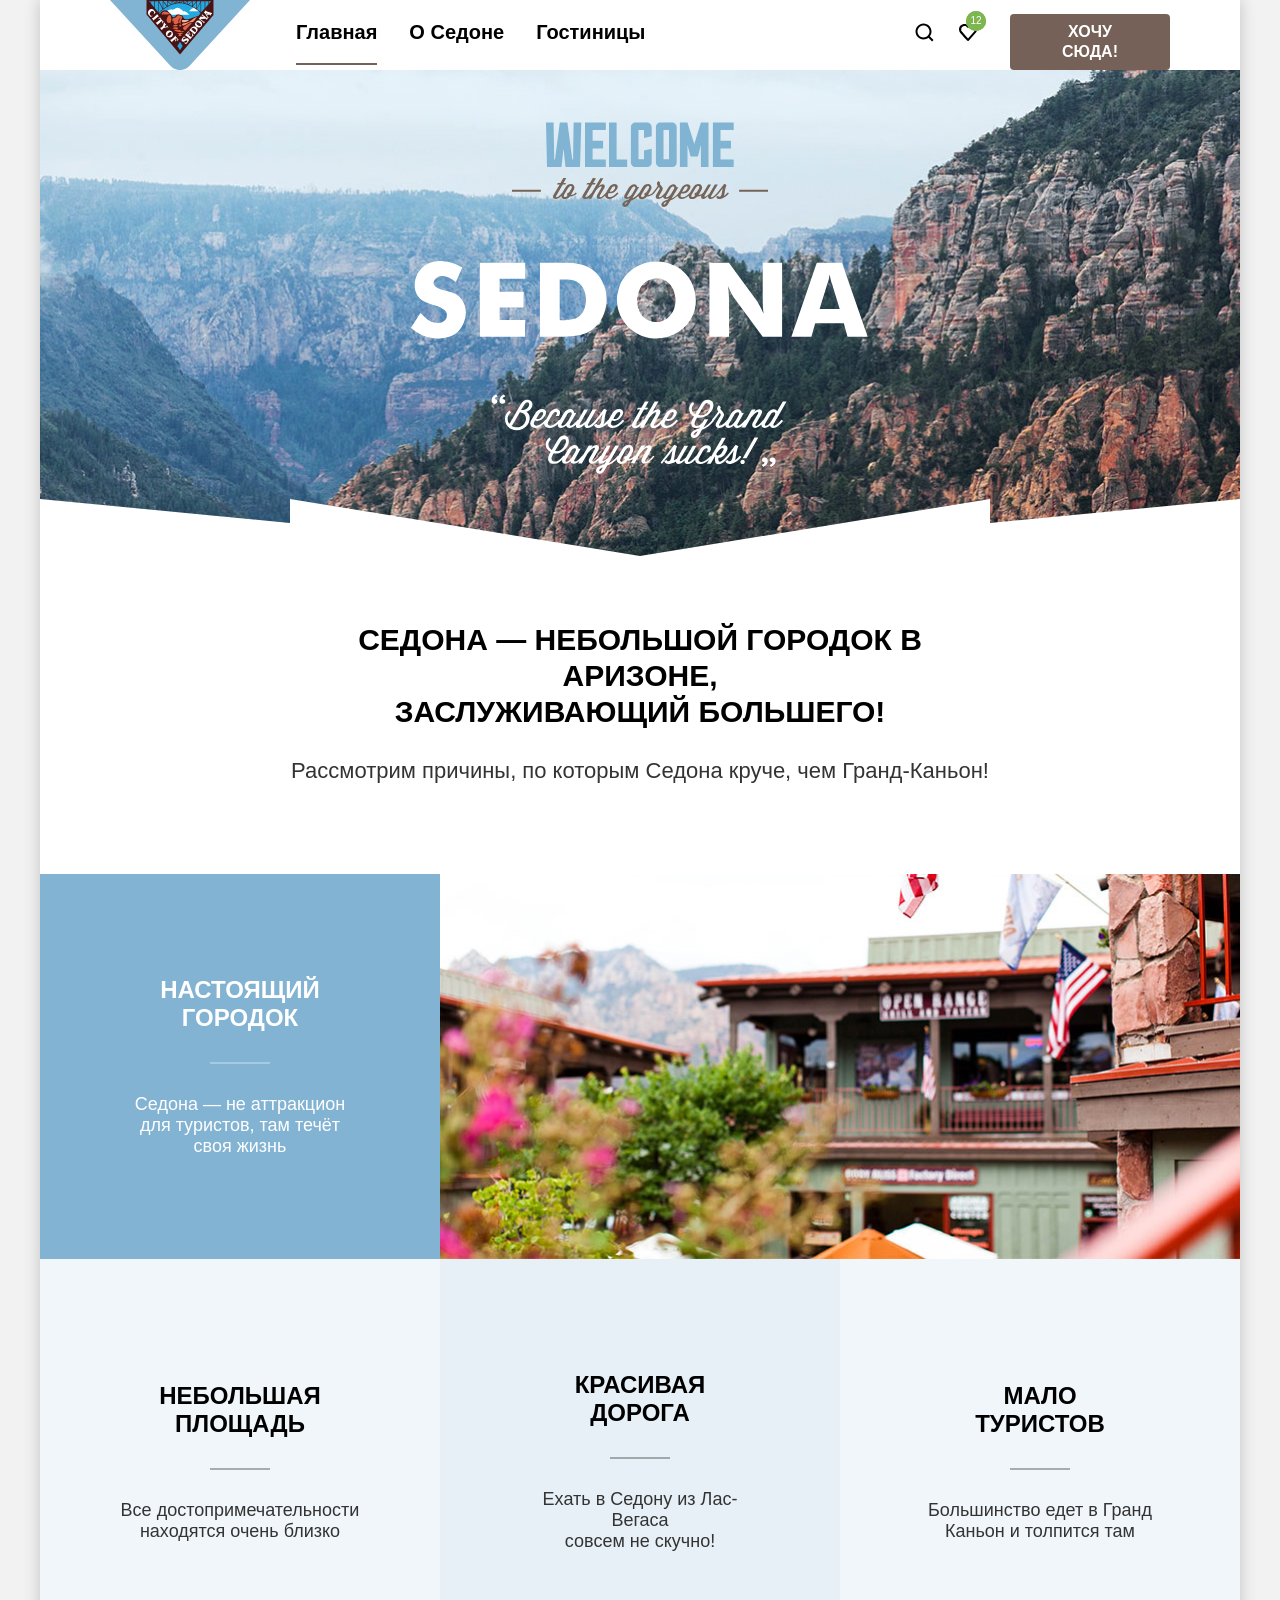
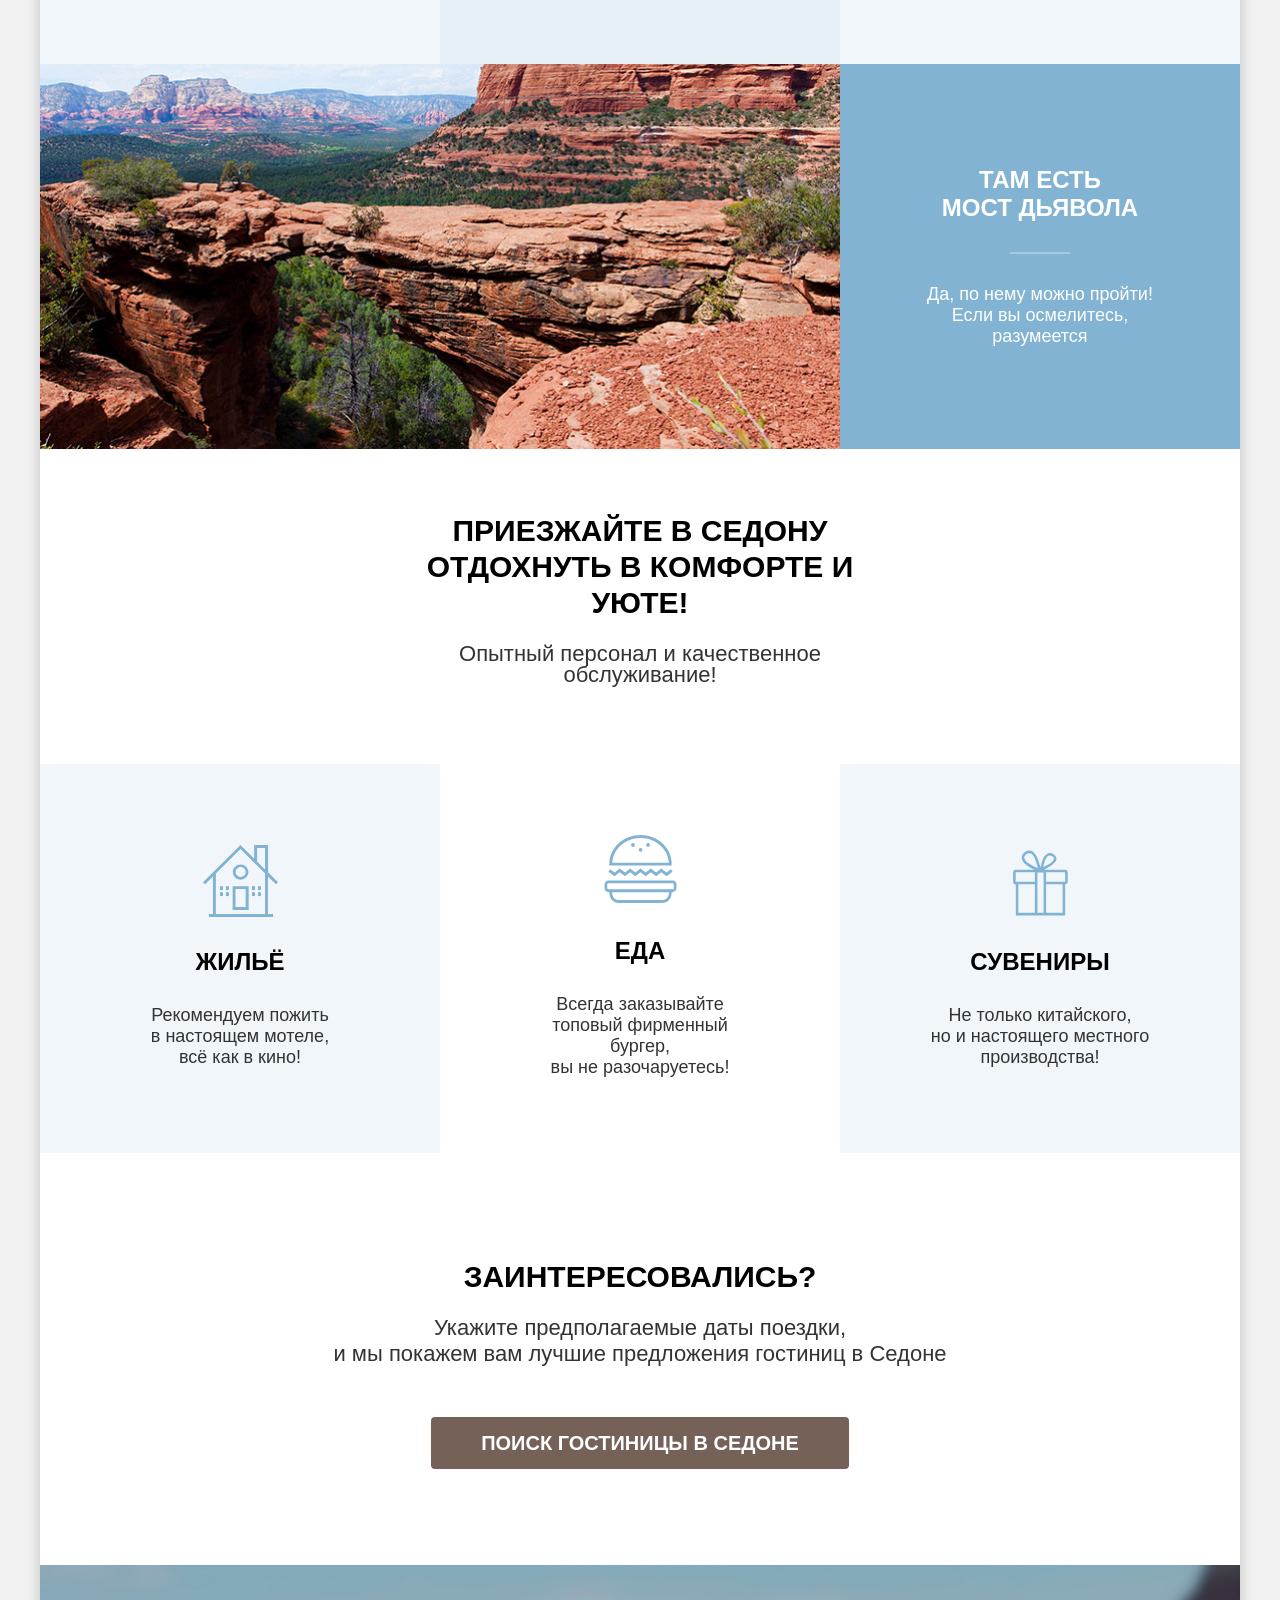
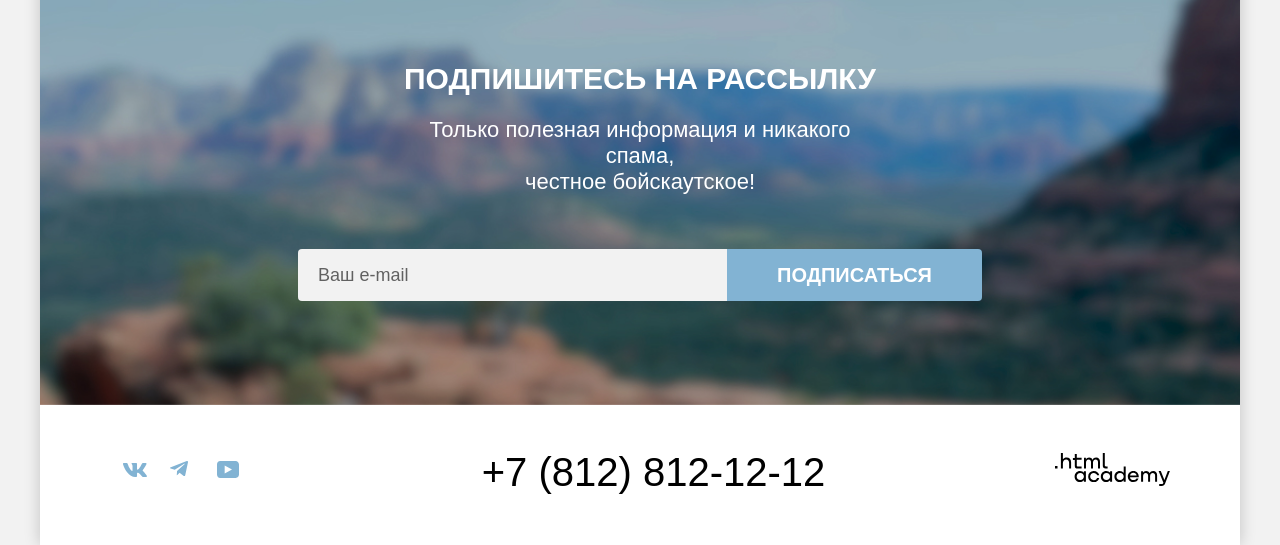
==== commit 7a59be3f: "Merge pull request #3 from Aminatmad/master" ====
--- a/index.html
+++ b/index.html
@@ -1,11 +1,11 @@
-<!DOCTYPE html>
+<!doctype html>
 <html lang="ru">
   <head>
-    <meta charset="utf-8">
+    <meta charset="utf-8" />
     <title>HTML Academy: Седона</title>
-    <link rel="stylesheet" href="./styles/styles.css">
-    <link rel="icon" href="favicon.ico" sizes="32x32">
-    <link rel="icon" href="images/favicon.png" type="image/png">
+    <link rel="stylesheet" href="./styles/styles.css" />
+    <link rel="icon" href="favicon.ico" sizes="32x32" />
+    <link rel="icon" href="images/favicon.png" type="image/png" />
   </head>
 
   <body>
@@ -13,12 +13,13 @@
       <header class="page-header coll" data-test="header">
         <nav class="navigation">
           <a class="header-logo" href="index.html">
-            <img class="header-logo-pic" src="images/logo/logo-sedona.svg" alt="Логотип Седона" width="138" height="64">
-          </a>
+            <img class="header-logo-pic" src="images/logo/logo-sedona.svg" alt="Логотип Седона" width="138" height="64"></a>
 
           <ul class="navigation-list">
             <li class="navigation-item">
-              <a class="navigation-link navigation-link-after" href="index.html">Главная</a>
+              <a class="navigation-link navigation-link-after" href="index.html"
+                >Главная</a
+              >
             </li>
             <li class="navigation-item">
               <a class="navigation-link" href="#">О Седоне</a>
@@ -27,7 +28,6 @@
               <a class="navigation-link" href="catalog.html">Гостиницы</a>
             </li>
           </ul>
-
           <ul class="navigation-list navigation-user">
             <li>
               <a class="nav navigation-item-search" href="#">
@@ -43,199 +43,345 @@
             </li>
           </ul>
         </nav>
-
         <a class="navigation-button" href="#">Хочу сюда!</a>
       </header>
 
+      <!-- ГЛАВНАЯ-->
       <main class="main-index main-container" data-test="main">
-        <section class="sedona-city" data-test="hero">
+        <section class="sedona-city">
           <h1 class="visually-hidden">Сайт города Седона</h1>
-          <img class="background-text" src="images/icon/sedona-title.svg" width="458" height="352"
-            alt="Welcome to the gorgeous Sedona, because the Grand Canyon sucks!">
+          <img class="background-text" src="images/icon/sedona-title.svg" width="458" height="352" alt="Welcome to the gorgeous Sedona, because the Grand Canyon sucks!"/>
         </section>
 
         <section class="advantages" data-test="advantages">
           <h2 class="visually-hidden">Преимущества</h2>
-          <p class="advantages-title">Седона — небольшой городок в Аризоне,<br>
-            заслуживающий большего!</p>
-          <p class="advantages-text">Рассмотрим причины, по которым Седона круче, чем Гранд-Каньон!</p>
-
+          <p class="advantages-title">
+            Седона — небольшой городок в Аризоне,<br />
+            заслуживающий большего!
+          </p>
+          <p class="advantages-text">
+            Рассмотрим причины, по которым Седона круче, чем Гранд-Каньон!
+          </p>
           <ul class="advantages-list">
             <li class="advantages-item">
               <div class="advantages-wrapper">
-                <h3 class="advantages-title-sedona"><span class="title-part">Настоящий</span> городок</h3>
-                <p class="advantages-description-title">Седона — не аттракцион для туристов, там течёт своя жизнь</p>
+                <h3 class="advantages-title-sedona">Настоящий городок</h3>
+                <p class="advantages-description-title">
+                  Седона — не аттракцион для туристов, там течёт своя жизнь
+                </p>
               </div>
-              <img class="advantages-picture" src="images/sedona-1.jpg" width="800" height="385"
-                alt="часть города Седона">
+              <img
+                class="advantages-picture" src="images/sedona-1.jpg" width="800" height="385" alt="часть города Седона">
             </li>
 
             <li class="advantages-item-sedona">
-              <h3 class="advantages-sedona">Небольшая <br> площадь</h3>
-              <p class="advantages-description">Все достопримечательности<br>находятся очень близко</p>
-            </li>
-
+              <h3 class="advantages-sedona"> Небольшая <br>площадь </h3>
+              <p class="advantages-description">
+                Все достопримечательности<br />находятся очень близко
+              </p>
+            </li>
             <li class="advantages-item-sedona">
-              <h3 class="advantages-sedona">Красивая<br>дорога</h3>
-              <p class="advantages-description">Ехать в Седону из Лас-Вегаса<br>совсем не скучно!</p>
+              <h3 class="advantages-sedona">Красивая<br />дорога</h3>
+              <p class="advantages-description">
+                Ехать в Седону из Лас-Вегаса<br />совсем не скучно!
+              </p>
             </li>
 
             <li class="advantages-item-sedona">
-              <h3 class="advantages-sedona">Мало<br>туристов</h3>
-              <p class="advantages-description">Большинство едет в Гранд<br>Каньон и толпится там</p>
+              <h3 class="advantages-sedona">Мало<br />туристов</h3>
+              <p class="advantages-description">
+                Большинство едет в Гранд<br />Каньон и толпится там
+              </p>
             </li>
 
             <li class="advantages-item">
-              <img class="advantages-picture" src="images/sedona-2.jpg" alt="фото каньона" width="800" height="385">
+              <img
+                class="advantages-picture" src="images/sedona-2.jpg" alt="фото каньона" width="800" height="385">
+
               <div class="advantages-wrapper">
-                <h3 class="advantages-title-sedona">Там есть<br>мост дьявола</h3>
-                <p class="advantages-description-title">Да, по нему можно пройти!<br>Если вы осмелитесь,<br>разумеется</p>
+                <h3 class="advantages-title-sedona">
+                  Там есть<br>мост дьявола
+                </h3>
+                <p class="advantages-description-title">
+                  Да, по нему можно пройти!<br>Если вы осмелитесь,<br>разумеется
+                </p>
               </div>
             </li>
           </ul>
         </section>
-
         <section class="service" data-test="service">
           <h2 class="visually-hidden">Сервис в Седоне</h2>
-          <p class="title-call">Приезжайте в Седону отдохнуть<br>в комфорте и уюте!</p>
-          <p class="description-call">Опытный персонал и качественное обслуживание!</p>
-
+          <p class= "title-call"> Приезжайте в Седону отдохнуть в комфорте и уюте!</p>
+          <p class="description-call">
+            Опытный персонал и качественное обслуживание!
+          </p>
           <ul class="recommend-list">
             <li class="recommend-item recommend-home">
               <h3 class="recommend-item-list">Жильё</h3>
-              <p class="recommend-list-list">Рекомендуем пожить<br>в настоящем мотеле,<br>всё как в кино!</p>
-            </li>
-            <li class="recommend-item recommend-food">
+              <p class="recommend-list-list">
+                Рекомендуем пожить<br />в настоящем мотеле,<br />всё как в кино!
+              </p>
+            </li>
+            <li class="recommend-item item recommend-food">
               <h3 class="recommend-item-list">Еда</h3>
-              <p class="recommend-list-list">Всегда заказывайте<br>топовый фирменный бургер,<br> вы не разочаруетесь!</p>
+              <p class="recommend-list-list">
+                Всегда заказывайте<br />топовый фирменный бургер,<br />
+                вы не разочаруетесь!
+              </p>
             </li>
             <li class="recommend-item recommend-gift">
               <h3 class="recommend-item-list">Сувениры</h3>
-              <p class="recommend-list-list">Не только китайского,<br> но и настоящего местного<br> производства!</p>
+              <p class="recommend-list-list">
+                Не только китайского,<br />
+                но и настоящего местного<br />
+                производства!
+              </p>
             </li>
           </ul>
         </section>
-
-        <section class="interested coll" data-test="search">
+        <section class="interested coll" data-test="interested">
           <h2 class="interested-title">Заинтересовались?</h2>
-          <p class="interested-text">Укажите предполагаемые даты поездки,<br>и мы покажем вам лучшие предложения
-            гостиниц в Седоне</p>
-          <button class="button button-search" type="button" onclick="window.modal.showModal()">Поиск гостиницы в
-            Седоне</button>
-        </section>
-
-        <section class="section-mail section-mail-index" data-test="subscribe">
+          <p class="interested-text">
+            Укажите предполагаемые даты поездки,<br />и мы покажем вам лучшие
+            предложения гостиниц в Седоне
+          </p>
+          <button
+            class="button button-search"
+            type="button"
+            onclick="window.modal.showModal()"
+          >
+            Поиск гостиницы в Седоне
+          </button>
+        </section>
+
+        <section class="section-mail section-mail-index" data-test="mail">
           <h2 class="mail-title">Подпишитесь на рассылку</h2>
-          <p class="mail-text mail-text-index">Только полезная информация и никакого спама,<br>честное бойскаутское!</p>
-          <form class="subscribe-mail" action="https://echo.htmlacademy.ru/" method="post">
-            <label class="visually-hidden" for="newsletter-email">Введите ваш e-mail</label>
-            <input class="field-email" placeholder="Ваш e-mail" type="email" name="newsletter-email"
-              id="newsletter-email" required>
-            <button class="button newsletter-button" type="submit">Подписаться</button>
+          <p class="mail-text mail-text-index">
+            Только полезная информация и никакого спама,<br />честное
+            бойскаутское!
+          </p>
+          <form
+            class="subscribe-mail"
+            action="https://echo.htmlacademy.ru/"
+            method="post"
+          >
+            <label class="visually-hidden" for="newsletter-email"
+              >Введите ваш e-mail</label
+            >
+            <input
+              class="field-email"
+              placeholder="Ваш e-mail"
+              type="email"
+              name="newsletter-email"
+              id="newsletter-email"
+              required
+            />
+            <button class="button newsletter-button" type="submit">
+              Подписаться
+            </button>
           </form>
         </section>
       </main>
 
-      <footer class="page-footer page-footer-index coll" data-test="footer">
+      <!-- ПОДВАЛ-->
+<footer class="page-footer coll" data-test="footer">
         <ul class="footer-social-list">
           <li class="footer-social-item">
-            <a class="social-footer social-footer-vk" href="https://vk.com/htmlacademy">
-              <svg xmlns="http://www.w3.org/2000/svg" width="24" height="14" viewBox="0 0 24 14">
-                <path fill-rule="evenodd"
+            <a
+              class="social-footer social-footer-vk"
+              href="https://vk.com/htmlacademy"
+            >
+              <svg
+                xmlns="http://www.w3.org/2000/svg"
+                aria-hidden="true"
+                focusable="false"
+                width="24"
+                height="14"
+                viewBox="0 0 24 14"
+              >
+                <path
+                  fill-rule="evenodd"
                   d="M23.45.95c.17-.55 0-.95-.8-.95h-2.62c-.67 0-.98.35-1.14.73 0 0-1.34 3.2-3.23 5.27-.61.6-.89.8-1.22.8-.17 0-.42-.2-.42-.74V.95c0-.66-.18-.95-.74-.95H9.15c-.42 0-.67.3-.67.6 0 .61.95.76 1.05 2.5v3.8c0 .84-.16.99-.5.99-.88 0-3.05-3.21-4.33-6.89-.25-.71-.5-1-1.17-1H.9C.15 0 0 .35 0 .73c0 .68.89 4.07 4.14 8.55C6.32 12.34 9.38 14 12.16 14c1.67 0 1.88-.37 1.88-1v-2.32c0-.73.16-.88.69-.88.38 0 1.05.2 2.61 1.67C19.11 13.22 19.4 14 20.41 14h2.62c.75 0 1.13-.37.91-1.1-.24-.72-1.09-1.77-2.21-3.02-.62-.7-1.53-1.47-1.81-1.86-.4-.49-.28-.7 0-1.14 0 0 3.2-4.43 3.53-5.93"
-                  clip-rule="evenodd" />
+                  clip-rule="evenodd"
+                />
               </svg>
               <span class="visually-hidden">Мы вконтакте</span>
             </a>
           </li>
           <li class="footer-social-item">
-            <a class="social-footer social-footer-tg" href="https://t.me/htmlacademy">
-              <svg xmlns="http://www.w3.org/2000/svg" width="18" height="16" viewBox="0 0 18 16">
+            <a
+              class="social-footer social-footer-tg"
+              href=" https://t.me/htmlacademy"
+            >
+              <svg
+                xmlns="http://www.w3.org/2000/svg"
+                aria-hidden="true"
+                focusable="false"
+                width="18"
+                height="16"
+                viewBox="0 0 18 16"
+              >
                 <path
-                  d="M16.79.1.84 6.25c-1.09.43-1.08 1.04-.2 1.31l4.1 1.28 9.47-5.98c.44-.27.85-.12.52.18L7.05 9.96l-.28 4.22c.41 0 .6-.19.83-.41l1.99-1.93 4.13 3.05c.77.42 1.31.2 1.5-.7l2.72-12.8c.28-1.12-.43-1.62-1.16-1.3" />
+                  d="M16.79.1.84 6.25c-1.09.43-1.08 1.04-.2 1.31l4.1 1.28 9.47-5.98c.44-.27.85-.12.52.18L7.05 9.96l-.28 4.22c.41 0 .6-.19.83-.41l1.99-1.93 4.13 3.05c.77.42 1.31.2 1.5-.7l2.72-12.8c.28-1.12-.43-1.62-1.16-1.3"
+                />
               </svg>
               <span class="visually-hidden">Мы в телеграм</span>
             </a>
           </li>
-          <li class="footer-social-item">
-            <a class="social-footer social-footer-yt" href="https://www.youtube.com/channel/UChUxTMjJGo-JDRY8pNTGL2g">
-              <svg xmlns="http://www.w3.org/2000/svg" width="22" height="17" viewBox="0 0 22 17">
+          <li class="footer-social_item">
+            <a
+              class="social-footer social-footer-yt"
+              href=" https://www.youtube.com/channel/UChUxTMjJGo-JDRY8pNTGL2g"
+            >
+              <svg
+                xmlns="http://www.w3.org/2000/svg"
+                aria-hidden="true"
+                focusable="false"
+                width="22"
+                height="17"
+                viewBox="0 0 22 17"
+              >
                 <path
-                  d="M18.6 0H3.18C1.31 0 0 1.6 0 3.4v10.1C0 15.4 1.31 17 3.17 17h15.66c1.64 0 3.17-1.6 3.17-3.4V3.4C21.78 1.6 20.47 0 18.6 0M7.67 12.54V4.46L15 8.5z" />
+                  d="M18.6 0H3.18C1.31 0 0 1.6 0 3.4v10.1C0 15.4 1.31 17 3.17 17h15.66c1.64 0 3.17-1.6 3.17-3.4V3.4C21.78 1.6 20.47 0 18.6 0M7.67 12.54V4.46L15 8.5z"
+                />
               </svg>
               <span class="visually-hidden">Мы на Ютуб</span>
             </a>
           </li>
         </ul>
-
+        <div class="phone-wrapper">
         <a class="phone-number" href="tel:+78128121212">+7 (812) 812-12-12</a>
-
+        </div>
         <a class="page-footer-link" href="https://htmlacademy.ru/intensive/htmlcss">
-          <svg xmlns="http://www.w3.org/2000/svg" width="115" height="33" fill="none" viewBox="0 0 115 33">
-            <path fill="#000"
-              d="M0 12.9v2.6h2.5v-2.6zM11.6 4.5c-1.6 0-2.8.7-3.6 1.7h-.1V0h-2v15.5h2v-5.3c0-2.1 1.3-3.6 3.3-3.6 1.8 0 2.9 1.4 2.9 3.2v5.7h2V9.4c.1-3-1.8-4.9-4.5-4.9M26.6 4.8h-4.8V1.1h-2v3.8h-1.9v2h1.9v6c0 1.7 1 2.7 2.7 2.7h4.1v-2h-3.7c-.7 0-1.1-.4-1.1-1.1V6.8h4.8zM41.1 4.6c-1.6 0-2.9.8-3.5 2.1h-.1c-.6-1.2-1.8-2.1-3.4-2.1-1.4 0-2.5.8-3.1 1.8h-.1V4.8H29v10.6h2V10c0-2 1-3.5 2.6-3.5 1.5 0 2.4 1 2.4 2.6v6.3h2V9.8c0-2.4 1.4-3.3 2.6-3.3 1.5 0 2.4 1 2.4 2.6v6.3h2V8.9c.1-2.5-1.4-4.3-3.9-4.3M47.8 12.7c0 1.7 1 2.7 2.8 2.7h2v-2h-1.7c-.7 0-1.1-.4-1.1-1.1V0h-2zM28.9 19.7c-.9-1.1-2.2-1.8-3.9-1.8-3.1 0-5.4 2.3-5.4 5.6s2.3 5.6 5.4 5.6c1.8 0 3-.8 3.8-1.9h.1v1.6h2V18.2h-2zm-3.6 7.4c-2.2 0-3.6-1.6-3.6-3.6s1.4-3.6 3.6-3.6 3.6 1.6 3.6 3.6c0 1.9-1.4 3.6-3.6 3.6M44.2 22c-.5-2.4-2.6-4.1-5.4-4.1a5.4 5.4 0 0 0-5.6 5.6c0 3.1 2.2 5.6 5.6 5.6 2.8 0 4.9-1.8 5.4-4.2h-2.1a3.4 3.4 0 0 1-3.3 2.3c-2.2 0-3.6-1.6-3.6-3.6s1.4-3.6 3.6-3.6c1.6 0 2.8 1 3.3 2.2h2.1zM55.1 19.7c-.9-1.1-2.2-1.8-3.9-1.8-3.1 0-5.4 2.3-5.4 5.6s2.3 5.6 5.4 5.6c1.8 0 3-.8 3.8-1.9h.1v1.6h2V18.2h-2zm-3.6 7.4c-2.2 0-3.6-1.6-3.6-3.6s1.4-3.6 3.6-3.6 3.6 1.6 3.6 3.6c0 1.9-1.5 3.6-3.6 3.6M68.7 19.8c-.9-1.1-2.2-1.9-3.9-1.9-3.1 0-5.4 2.3-5.4 5.6s2.2 5.6 5.4 5.6c1.7 0 3-.8 3.8-1.8h.1v1.5h2V13.4h-2zm-3.6 7.3c-2.2 0-3.6-1.6-3.6-3.6s1.4-3.6 3.6-3.6 3.6 1.6 3.6 3.6c-.1 2-1.5 3.6-3.6 3.6M78.3 17.9c-3.3 0-5.5 2.5-5.5 5.6 0 3 2.1 5.6 5.5 5.6 2.5 0 4.5-1.3 5.2-3.6h-2.1c-.5 1-1.6 1.6-3 1.6-1.9 0-3.3-1.3-3.4-2.9h8.8c.2-3.6-2-6.3-5.5-6.3m0 1.9c1.7 0 3 1 3.3 2.6h-6.5c.3-1.5 1.5-2.6 3.2-2.6M98.2 17.9c-1.6 0-2.9.8-3.6 2h-.1c-.6-1.2-1.8-2-3.4-2-1.4 0-2.5.7-3.1 1.8v-1.5h-1.9v10.6h2v-5.4c0-2 1-3.4 2.6-3.5 1.5 0 2.4 1 2.4 2.6v6.3h2v-5.6c0-2.4 1.4-3.3 2.6-3.3 1.5 0 2.4 1 2.4 2.6v6.3h2v-6.5c.1-2.6-1.4-4.4-3.9-4.4M109.4 27l-3.6-8.9h-2.2l4.8 11.6c-.3.9-.7 1.2-1.7 1.2h-2.5v2h2.5c1.8 0 2.8-.8 3.5-2.6l4.7-="12.2h-2.1visz" />
+          <svg xmlns="http://www.w3.org/2000/svg" role="img" aria-label="Логотип html-academy" width="115" height="33" viewBox="0 0 115 33">
+            <path d="M0 12.9v2.6h2.5v-2.6zM11.6 4.5c-1.6 0-2.8.7-3.6 1.7h-.1V0h-2v15.5h2v-5.3c0-2.1 1.3-3.6 3.3-3.6 1.8 0 2.9 1.4 2.9 3.2v5.7h2V9.4c.1-3-1.8-4.9-4.5-4.9M26.6 4.8h-4.8V1.1h-2v3.8h-1.9v2h1.9v6c0 1.7 1 2.7 2.7 2.7h4.1v-2h-3.7c-.7 0-1.1-.4-1.1-1.1V6.8h4.8zM41.1 4.6c-1.6 0-2.9.8-3.5 2.1h-.1c-.6-1.2-1.8-2.1-3.4-2.1-1.4 0-2.5.8-3.1 1.8h-.1V4.8H29v10.6h2V10c0-2 1-3.5 2.6-3.5 1.5 0 2.4 1 2.4 2.6v6.3h2V9.8c0-2.4 1.4-3.3 2.6-3.3 1.5 0 2.4 1 2.4 2.6v6.3h2V8.9c.1-2.5-1.4-4.3-3.9-4.3M47.8 12.7c0 1.7 1 2.7 2.8 2.7h2v-2h-1.7c-.7 0-1.1-.4-1.1-1.1V0h-2zM28.9 19.7c-.9-1.1-2.2-1.8-3.9-1.8-3.1 0-5.4 2.3-5.4 5.6s2.3 5.6 5.4 5.6c1.8 0 3-.8 3.8-1.9h.1v1.6h2V18.2h-2zm-3.6 7.4c-2.2 0-3.6-1.6-3.6-3.6s1.4-3.6 3.6-3.6 3.6 1.6 3.6 3.6c0 1.9-1.4 3.6-3.6 3.6M44.2 22c-.5-2.4-2.6-4.1-5.4-4.1a5.4 5.4 0 0 0-5.6 5.6c0 3.1 2.2 5.6 5.6 5.6 2.8 0 4.9-1.8 5.4-4.2h-2.1a3.4 3.4 0 0 1-3.3 2.3c-2.2 0-3.6-1.6-3.6-3.6s1.4-3.6 3.6-3.6c1.6 0 2.8 1 3.3 2.2h2.1zM55.1 19.7c-.9-1.1-2.2-1.8-3.9-1.8-3.1 0-5.4 2.3-5.4 5.6s2.3 5.6 5.4 5.6c1.8 0 3-.8 3.8-1.9h.1v1.6h2V18.2h-2zm-3.6 7.4c-2.2 0-3.6-1.6-3.6-3.6s1.4-3.6 3.6-3.6 3.6 1.6 3.6 3.6c0 1.9-1.5 3.6-3.6 3.6M68.7 19.8c-.9-1.1-2.2-1.9-3.9-1.9-3.1 0-5.4 2.3-5.4 5.6s2.2 5.6 5.4 5.6c1.7 0 3-.8 3.8-1.8h.1v1.5h2V13.4h-2zm-3.6 7.3c-2.2 0-3.6-1.6-3.6-3.6s1.4-3.6 3.6-3.6 3.6 1.6 3.6 3.6c-.1 2-1.5 3.6-3.6 3.6M78.3 17.9c-3.3 0-5.5 2.5-5.5 5.6 0 3 2.1 5.6 5.5 5.6 2.5 0 4.5-1.3 5.2-3.6h-2.1c-.5 1-1.6 1.6-3 1.6-1.9 0-3.3-1.3-3.4-2.9h8.8c.2-3.6-2-6.3-5.5-6.3m0 1.9c1.7 0 3 1 3.3 2.6h-6.5c.3-1.5 1.5-2.6 3.2-2.6M98.2 17.9c-1.6 0-2.9.8-3.6 2h-.1c-.6-1.2-1.8-2-3.4-2-1.4 0-2.5.7-3.1 1.8v-1.5h-1.9v10.6h2v-5.4c0-2 1-3.4 2.6-3.5 1.5 0 2.4 1 2.4 2.6v6.3h2v-5.6c0-2.4 1.4-3.3 2.6-3.3 1.5 0 2.4 1 2.4 2.6v6.3h2v-6.5c.1-2.6-1.4-4.4-3.9-4.4M109.4 27l-3.6-8.9h-2.2l4.8 11.6c-.3.9-.7 1.2-1.7 1.2h-2.5v2h2.5c1.8 0 2.8-.8 3.5-2.6l4.7-12.2h-2.1z"/>
           </svg>
-          <uallyspan class-hidden">Логотип Седона</span>
         </a>
       </footer>
     </div>
-
-    <dialog class="modal-dialog" data-test="modal" id="modal" aria-labelledby="modal-name">
+    <!-- Модельное окно -->
+
+    <dialog
+      class="modal-dialog"
+      data-test="modal"
+      id="modal"
+      aria-labelledby="modal-name"
+    >
       <header class="modal-header">
-        <h2 class="modal-title" id="modal-name">Поиск гостиницы в Седоне</h2>
-        <button class="modal-close-button" type="button">
+        <h2 class="modal-title" id="modal-name">Поиск гостинницы в Седоне</h2>
+        <button
+          class="modal-close-button"
+          type="button"
+          onclick="window.modal.close()"
+        >
           <span class="visually-hidden">Закрыть</span>
         </button>
       </header>
 
-      <form class="modal-form" action="https://echo.htmlacademy.ru/" method="post">
+      <form
+        class="modal-form form"
+        action="https://echo.htmlacademy.ru/"
+        method="post"
+      >
         <div class="modal-date">
-          <label class="modal-label-text modal-date-label" for="check-in-date">Дата заезда:</label>
-          <input class="modal-input modal-input-date" type="text" id="check-in-date" name="check-in-date"
-            value="27 апреля 2020" placeholder="Укажите дату" required>
-          <p class="message error-message">Мы не можем отправить вас в прошлое.</p>
+          <label class="modal-label-text" for="check-in-date"
+            >Дата заезда:</label
+          >
+          <input
+            class="modal-input modal-input-date"
+            type="text"
+            id="check-in-date"
+            name="check-in-date"
+            value="27 апреля 2020"
+            placeholder="Укажите дату"
+            required
+          />
+          <p class="message error-message">
+            Мы не можем отправить вас в прошлое.
+          </p>
         </div>
 
         <div class="modal-date">
-          <label class="modal-label-text modal-date-label" for="check-out-date">Дата выезда:</label>
-          <input class="modal-input modal-input-date" type="text" id="check-out-date" name="check-out-date"
-            value="1 сентября 2023" placeholder="Укажите дату" required>
-          <p class="message">На эти даты есть свободные номера. Пока есть.</p>
+          <label class="modal-label-text" for="check-out-date"
+            >Дата выезда:</label
+          >
+          <input
+            class="modal-input modal-input-date"
+            type="text"
+            id="check-out-date"
+            name="check-out-date"
+            value="1 сентября 2023"
+            placeholder="Укажите дату"
+            required
+          />
+          <p class="message">На эти даты есть свободные номера.Пока есть.</p>
         </div>
 
         <div class="modal-people">
-          <div class="modal-person">
-            <label class="modal-label-text" for="adults-count">Взрослые:</label>
-            <div class="modal-counter">
-              <button type="button" class="modal-counter-button modal-counter-min">
-                <span class="visually-hidden">Уменьшить количество взрослых</span>
-              </button>
-              <input class="modal-input modal-input-counter" type="number" name="adults-count"
-                id="adults-count" value="2" min="1" max="99" required>
-              <button type="button" class="modal-counter-button modal-counter-plus">
-                <span class="visually-hidden">Увеличить количество взрослых</span>
-              </button>
+          <div class="modal-label">
+            <label class="modal-label-text modal-text" for="adults-count"
+              >Взрослые:</label
+            >
+            <button
+              type="button"
+              class="modal-counter-button modal-counter-min"
+            >
+              <span class="visually-hidden">Уменьшить количество гостей</span>
+            </button>
+            <input
+              class="modal-input modal-input-counter modal-input-people"
+              type="number"
+              name="adults-count"
+              id="adults-count"
+              value="2"
+              min="1"
+              max="99"
+              required
+            />
+            <button
+              type="button"
+              class="modal-counter-button modal-counter-plus"
+            >
+              <span class="visually-hidden">Увеличить количество гостей</span>
+            </button>
+          </div>
+
+          <div class="modal-label modal-kids">
+            <label class="modal-label-text text-kids" for="kids-count"
+              >Дети:</label
+            >
+            <div class="modal-label">
+              <button
+                class="tooltip-button"
+                type="button"
+                aria-labelledby="tooltip-label"
+              ></button>
+              <span class="info-text" role="tooltip" id="tooltip-label"
+                >Укажите количество детей, которые будут c вами, возраст которых
+                от 6 до 18 лет. Дети до 6 лет размещаются бесплатно.</span
+              >
             </div>
-          </div>
-
-          <div class="modal-person">
-            <div class="modal-person-label">
-              <label class="modal-label-text" for="kids-count">Дети:</label>
-              <div class="modal-tooltip">
-                <button class="tooltip-button" type="button" aria-labelledby="tooltip-label">
-                  <span class="visually-hidden">Подсказка</span>
-                </button>
-                <span class="info-text" role="tooltip" id="tooltip-label">Укажите количество детей, которые будут с вами,
-                  возраст которых от 6 до 18 лет. Дети до 6 лет размещаются бесплатно.</span>
-              </div>
-            </div>
-            <div class="modal-counter">
-              <button type="button" class="modal-counter-button modal-counter-min">
+            <div class="modal-label">
+              <button
+                type="button"
+                class="modal-counter-button modal-counter-min"
+              >
                 <span class="visually-hidden">Уменьшить количество детей</span>
               </button>
-              <input class="modal-input modal-input-counter" type="number" name="kids-count"
-                id="kids-count" value="2" min="0" max="99" required>
-              <button type="button" class="modal-counter-button modal-counter-plus">
+              <input
+                class="modal-input modal-input-counter modal-input-people"
+                type="number"
+                name="kids-count"
+                id="kids-count"
+                value="2"
+                min="0"
+                max="99"
+                required
+              />
+              <button
+                type="button"
+                class="modal-counter-button modal-counter-plus"
+              >
                 <span class="visually-hidden">Увеличить количество детей</span>
               </button>
             </div>
@@ -245,13 +391,5 @@
         <button class="find-button" type="submit">Найти</button>
       </form>
     </dialog>
-
-    <script>
-      const modal = document.getElementById('modal');
-      const closeButton = document.querySelector('.modal-close-button');
-      closeButton.addEventListener('click', () => {
-        modal.close();
-      });
-    </script>
   </body>
 </html>
--- a/styles/styles.css
+++ b/styles/styles.css
@@ -1,4 +1,3 @@
-/* ============ ШРИФТЫ ============ */
 @font-face {
   font-family: "PT Sans";
   font-style: normal;
@@ -15,7 +14,6 @@
   font-display: swap;
 }
 
-/* ============ БАЗА ============ */
 html {
   height: 100%;
 }
@@ -72,7 +70,7 @@
   min-height: 100%;
   margin: 0 auto;
   background-color: #ffffff;
-  box-shadow: 0 0 15px rgba(0, 0, 0, 0.2);
+  box-shadow: 0 0 15px 0 rgba(0, 0, 0, 0.2);
 }
 
 .main-container .main-index {
@@ -81,19 +79,14 @@
   display: flex;
   margin: 0 auto;
   width: 1200px;
-  position: relative;
-  top: 2px;
-}
-
-/* ============ ХЭДЕР ============ */
+}
+
 .page-header {
   color: #000000;
   background: #ffffff;
   display: flex;
   width: 100%;
-  align-items: center;
-  position: relative;
-  z-index: 10;
+  align-items: flex-start;
 }
 
 .page-header a {
@@ -102,7 +95,7 @@
 
 .header-logo {
   display: block;
-  margin-right: 28px;
+  margin-right: 30px;
   height: 64px;
 }
 
@@ -112,7 +105,6 @@
   width: 140px;
   height: 70px;
   object-fit: contain;
-  margin-top: 0;
 }
 
 .background-text {
@@ -122,7 +114,8 @@
   margin: 0 auto;
 }
 
-/* ============ НАВИГАЦИЯ ============ */
+/*навигация*/
+
 .navigation {
   display: flex;
   margin: 0;
@@ -132,12 +125,19 @@
 
 .navigation-list {
   display: flex;
+  flex-wrap: wrap;
   max-width: 600px;
   margin: 0;
   padding: 0;
   list-style: none;
-  position: relative;
-  top: -2px;
+}
+
+.navigation-list .navigation-user {
+  min-width: 20px;
+  min-height: 20px;
+  padding: 22px 12px;
+  background-repeat: no-repeat;
+  background-position: center;
 }
 
 .navigation-user {
@@ -155,21 +155,6 @@
   text-align: center;
   text-decoration: none;
   padding: 20px 16px;
-  top: 1px;
-  white-space: nowrap;
-}
-
-.navigation-link:hover {
-  color: #756157;
-}
-
-.navigation-link:focus-visible {
-  outline: 2px solid #82b3d3;
-  outline-offset: -2px;
-}
-
-.navigation-link:active {
-  color: rgba(117, 97, 87, 0.3);
 }
 
 .navigation-link-after::after {
@@ -182,12 +167,21 @@
   background-color: #756257;
 }
 
+.navigation-icon {
+  position: absolute;
+  top: 0;
+  right: 0;
+  bottom: 0;
+  left: 0;
+  margin: auto;
+  fill: #dbdbdb;
+}
+
 .nav {
   display: block;
   width: 44px;
   height: 64px;
   margin-right: auto;
-  position: relative;
 }
 
 .navigation-item-search {
@@ -208,19 +202,17 @@
   justify-content: center;
   align-items: center;
   position: absolute;
-  top: 11px;
-  left: 20px;
+  margin: 11px 4px 33px 20px;
   text-align: center;
   background-color: #7db54f;
   border-radius: 10px;
   font-size: 10px;
   line-height: 10px;
-  width: 20px;
-  height: 20px;
-  color: #ffffff;
-}
-
-/* ============ КНОПКА "ХОЧУ СЮДА!" ============ */
+  min-width: 20px;
+  min-height: 20px;
+  color: #ffffff;
+}
+
 .navigation-button {
   display: block;
   font-family: "PT Sans", sans-serif;
@@ -236,27 +228,24 @@
   padding: 8px 34px;
   border-radius: 4px;
   margin-left: auto;
-  position: relative;
-  top: -2px;
+  margin-top: 14px;
 }
 
 .navigation-button:hover {
   background-color: #615048;
 }
 
-.navigation-button:focus-visible {
-  outline: 2px solid #82b3d3;
-  outline-offset: 2px;
+.navigation-button:focus {
+  background-color: #615048;
 }
 
 .navigation-button:active {
   background-color: #756157;
-  color: rgba(255, 255, 255, 0.3);
+  color: rgb(255, 255, 255, 0.3);
 }
 
 .sedona-city {
   display: block;
-  position: relative;
   color: #ffffff;
   background-color: #253239;
   background-image: url("../images/divider.svg"), url("../images/background/index-background.jpg");
@@ -266,14 +255,11 @@
   text-align: center;
   padding: 52px 0 82px;
   margin: 0 auto;
-  width: 1200px;
-}
-
-/* ============ ПРЕИМУЩЕСТВА ============ */
+}
+
+
 .advantages {
-  padding-top: 71px;
-  position: relative;
-  top: -6px;
+  padding-top: 36px;
 }
 
 .advantages-title {
@@ -283,24 +269,7 @@
   text-transform: uppercase;
   text-align: center;
   margin-bottom: 28px;
-  margin-top: -1px;
-}
-
-.advantages-text {
-  color: #333333;
-  font-size: 22px;
-  line-height: 20px;
-  text-align: center;
-  margin-bottom: 92px;
-  margin-top: 0;
-}
-
-.advantages-list {
-  margin: 0;
-  padding: 0;
-  display: flex;
-  flex-wrap: wrap;
-  list-style-type: none;
+  padding: 0 286px;
 }
 
 .advantages-item {
@@ -311,21 +280,29 @@
 .advantages-wrapper {
   width: 400px;
   min-height: 385px;
-  margin: 0;
+  margin: 0 auto;
   padding: 102px 80px;
-  display: flex;
-  flex-direction: column;
-  justify-content: center;
-  box-sizing: border-box;
-  margin-top: -2px;
 }
 
 .advantages-picture {
   width: 800px;
-  height: auto;
-  object-fit: cover;
-  display: block;
-  border: none;
+  height: 385px;
+}
+
+.advantages-list {
+  margin: 0;
+  padding: 0;
+  display: flex;
+  flex-wrap: wrap;
+  list-style-type: none;
+}
+
+.advantages-item-sedona:nth-child(odd) {
+  background-color: rgb(131, 179, 211, 0.2);
+}
+
+.advantages-item-sedona:nth-child(even) {
+  background-color: rgb(131, 179, 211, 0.12);
 }
 
 .advantages-item-sedona {
@@ -339,18 +316,7 @@
   display: flex;
   flex-direction: column;
   justify-content: center;
-  padding: 0 75px;
-  min-height: 385px;
-  box-sizing: border-box;
-  margin-top: 2px;
-}
-
-.advantages-item-sedona:nth-child(odd) {
-  background-color: rgba(131, 179, 211, 0.2);
-}
-
-.advantages-item-sedona:nth-child(even) {
-  background-color: rgba(131, 179, 211, 0.12);
+  padding: 112px 75px;
 }
 
 .advantages-sedona {
@@ -369,11 +335,11 @@
   color: #ffffff;
   font-size: 24px;
   font-weight: 700;
-  line-height: 29px;
+  line-height: 28px;
   text-align: center;
   text-transform: uppercase;
   margin-bottom: 30px;
-  margin-top: 2px;
+  margin-top: 0;
 }
 
 .advantages-title-sedona::after {
@@ -383,7 +349,7 @@
   height: 2px;
   margin: 30px auto 0;
   background-color: #ffffff;
-  opacity: 0.3;
+  opacity: 30%;
 }
 
 .advantages-sedona::after {
@@ -393,7 +359,15 @@
   height: 2px;
   margin: 30px auto 0;
   background-color: #000000;
-  opacity: 0.3;
+  opacity: 30%;
+}
+
+.advantages-text {
+  color: #333333;
+  font-size: 22px;
+  line-height: 26px;
+  text-align: center;
+  margin-bottom: 90px;
 }
 
 .advantages-description {
@@ -414,59 +388,48 @@
   margin: 0 auto;
 }
 
-/* ============ СЕРВИС ============ */
+/*приезжайте отдохнуть*/
+
 .title-call {
   color: #000000;
   font-size: 30px;
-  line-height: 37px;
-  font-weight: 700;
-  text-align: center;
-  text-transform: uppercase;
-  padding: 0;
-  margin-top: 55px;
+  line-height: 36px;
+  font-weight: 700;
+  text-align: center;
+  text-transform: uppercase;
+  padding: 0 348px 0 348px;
+  margin-top: 64px;
   margin-bottom: 22px;
-  position: relative;
 }
 
 .description-call {
   color: #333333;
   font-size: 22px;
-  line-height: 19px;
-  text-align: center;
-  padding: 0;
+  font-weight: 26px;
+  text-align: center;
+  padding: 0 348px 0 348px;
   margin-top: 0;
   margin-bottom: 68px;
 }
 
+
 .recommend-list {
   list-style: none;
   margin: 0;
   padding: 0;
   display: flex;
-  justify-content: center;
-  align-items: stretch;
+  align-items: center;
   flex-wrap: wrap;
-  width: 100%;
-}
-
-.recommend-item {
-  margin: 0;
-  padding: 0 75px;
-  min-height: 385px;
-  width: 400px;
-  display: flex;
-  flex-direction: column;
-  align-items: center;
-  justify-content: flex-start;
-  padding-top: 185px;
-  padding-bottom: 40px;
-  background-repeat: no-repeat;
-  background-position: center 80px;
-  background-size: 75px 72px;
 }
 
 .recommend-item:nth-child(odd) {
   background-color: #83b3d31f;
+}
+
+.recommend-item {
+  margin: 0;
+  padding: 85px 85px;
+  max-width: 400px;
 }
 
 .recommend-home {
@@ -474,50 +437,55 @@
   background-image: url("../images/icon/lodging.svg");
   background-repeat: no-repeat;
   background-size: 75px 72px;
-  background-position: center 83px;
+  background-position: center 81px;
 }
 
 .recommend-food {
   background-image: url("../images/icon/food.svg");
   background-repeat: no-repeat;
-  background-position: center 83px;
+  background-position: center 81px;
   background-size: 74px 70px;
 }
 
 .recommend-gift {
   background-image: url("../images/icon/souvenir.svg");
   background-repeat: no-repeat;
-  background-position: center 80px;
-  background-size: 76px 76px;
+  background-position: center 81px;
+  background-size: 64px 76px;
 }
 
 .item {
   background-color: #ffffff;
-}
-
-.recommend-item-list {
-  font-size: 24px;
-  line-height: 28px;
-  text-align: center;
-  text-transform: uppercase;
-  margin: 0 0 30px 0;
 }
 
 .recommend-list-list {
   color: #333333;
   font-size: 18px;
-  line-height: 21px;
+  font-weight: 21px;
   text-align: center;
   margin: 0;
   padding: 0;
 }
 
-/* ============ ПОИСК ГОСТИНИЦ ============ */
+.recommend-item-list {
+  font-size: 24px;
+  font-weight: 28px;
+  text-align: center;
+  text-transform: uppercase;
+  margin: 0;
+  margin-top: 102px;
+  margin-bottom: 33px;
+  display: flex;
+  flex-direction: column;
+  justify-content: center;
+  width: 230px;
+}
+
+
 .interested {
   margin: 0 auto;
   padding-top: 96px;
   padding-bottom: 96px;
-  position: relative;
 }
 
 .interested-title {
@@ -536,7 +504,7 @@
   line-height: 26px;
   text-align: center;
   margin-top: 0;
-  margin-bottom: 54px;
+  margin-bottom: 50px;
 }
 
 .button-search {
@@ -552,37 +520,34 @@
   margin: 0 auto;
   padding: 8px 50px;
   border: none;
-  border-radius: 4px;
-  cursor: pointer;
 }
 
 .button-search:hover {
   background-color: #615048;
 }
 
-.button-search:focus-visible {
-  outline: 2px solid #82b3d3;
-  outline-offset: 2px;
+.button-search:focus {
+  background-color: #615048;
 }
 
 .button-search:active {
-  background-color: #756157;
-  color: rgba(255, 255, 255, 0.3);
-}
-
-/* ============ ПОДПИСКА ============ */
+  background-color: rgba(255, 255, 255, 0.3);
+}
+
+/* Подписка на рассылку */
+
 .section-mail {
   display: block;
   background-color: #ffffff;
   padding-top: 96px;
-  padding-bottom: 103px;
+  padding-bottom: 104px;
   text-align: center;
 }
 
 .section-mail-index {
   background-image: url("../images/background/index-background-blur.jpg");
+  color: #ffffff;
   background-color: #404b50;
-  color: #ffffff;
   background-size: cover;
   background-repeat: no-repeat;
   padding-right: 258px;
@@ -595,7 +560,7 @@
   line-height: 36px;
   text-align: center;
   text-transform: uppercase;
-  margin-top: 5px;
+  margin-top: 0;
   margin-bottom: 20px;
 }
 
@@ -614,12 +579,31 @@
   color: #ffffff;
 }
 
+.subscribe-mail-catalog {
+  font-weight: 700;
+  font-size: 20px;
+  line-height: 36px;
+  text-align: center;
+  text-transform: uppercase;
+}
+
+.field-email-catalog {
+  color: #82b3d3;
+  font-size: 18px;
+  line-height: 24px;
+  margin: 0 auto;
+}
+
 .subscribe-mail {
   display: flex;
   margin: 0 auto;
+  color: #ffffff;
+  font-weight: 700;
+  font-size: 20px;
+  line-height: 36px;
+  text-align: center;
+  text-transform: uppercase;
   width: 684px;
-  position: relative;
-  top: 4px;
 }
 
 .field-email {
@@ -628,62 +612,29 @@
   background-color: #f2f2f2;
   font-size: 18px;
   line-height: 24px;
-  width: 452px;
-  height: 52px;
+  width: 458px;
+  min-height: 52px;
   border-top-left-radius: 4px;
   border-bottom-left-radius: 4px;
   border: none;
 }
 
-.field-email:focus-visible {
-  outline: 2px solid #82b3d3;
-  outline-offset: -2px;
-}
-
 .field-email::placeholder {
   opacity: 1;
-  color: rgba(0, 0, 0, 0.6);
-}
-
-.newsletter-button {
-  font-family: "PT Sans", sans-serif;
-  color: #ffffff;
-  background-color: #82b3d3;
-  font-size: 20px;
-  line-height: 36px;
-  font-weight: 700;
-  text-align: center;
-  text-transform: uppercase;
-  padding: 8px 50px;
-  border: none;
-  border-radius: 0 4px 4px 0;
-  cursor: pointer;
-  width: 232px;
-  height: 52px;
-}
-
-.newsletter-button:hover {
-  background-color: #68a2ca;
-}
-
-.newsletter-button:focus-visible {
-  outline: 2px solid #ffffff;
-  outline-offset: -4px;
-}
-
-.newsletter-button:active {
-  background-color: #82b3d3;
-  color: rgba(255, 255, 255, 0.3);
-}
-
-/* ============ КАТАЛОГ ============ */
+  color: rgb(0, 0, 0, 0.6);
+}
+
+/*КАТАЛОГ*/
+
+/* главная */
+
 .page-container-catalog {
   background-image: url("../images/background/catalog-background.jpg");
+  color: #ffffff;
   background-color: #253239;
-  color: #ffffff;
   background-size: cover;
   background-repeat: no-repeat;
-  padding: 35px 70px 55px;
+  padding: 35px 70px 57px;
 }
 
 .inner-section {
@@ -697,11 +648,10 @@
   line-height: 78px;
   margin-top: 0;
   margin-bottom: 8px;
-  position: relative;
-  top: -2px;
-}
-
-/* --- ХЛЕБНЫЕ КРОШКИ --- */
+}
+
+/* хлебные крошки */
+
 .breadcrumbs {
   display: flex;
   flex-wrap: wrap;
@@ -709,10 +659,6 @@
   padding: 0;
   list-style: none;
   gap: 10px;
-  position: relative;
-  left: 2px;
-  margin-left: -1px;
-  margin-top: 10px;
 }
 
 .breadcrumbs-link {
@@ -725,18 +671,17 @@
 }
 
 .breadcrumbs-link:hover {
-  opacity: 0.6;
+  opacity: 60%;
 }
 
 .breadcrumbs-link:active {
-  opacity: 0.3;
+  opacity: 30%;
 }
 
 .breadcrumbs-item {
   display: flex;
-  gap: 11px;
+  gap: 10px;
   align-items: center;
-  font-size: 16px;
 }
 
 .breadcrumbs-item:not(:last-child)::after {
@@ -750,25 +695,11 @@
   height: 10px;
 }
 
-/* --- ФИЛЬТРЫ --- */
-.catalog-filter {
-  display: flex;
-  flex-wrap: wrap;
-  gap: 70px;
-  position: relative;
-  top: -2px;
-}
-
-.catalog-filter-group {
-  width: 100%;
-  max-width: 150px;
-  margin: 0;
-  padding: 0;
-  border: none;
-}
-
-.catalog-filter-right {
-  margin-right: auto;
+
+.filter-wrapper-right {
+  justify-content: space-between;
+  width: 549px;
+  margin-left: auto;
 }
 
 .catalog-filter-title {
@@ -776,25 +707,13 @@
   font-weight: 700;
   line-height: 24px;
   margin-bottom: 32px;
-  margin-left: -2px;
-}
-
-.control:hover,
-.filter-label:hover {
-  opacity: 0.6;
-}
-
-.control:active {
-  opacity: 0.3;
+  padding: 0;
 }
 
 .catalog-products-list {
   list-style: none;
   margin: 0;
   padding: 0;
-  position: relative;
-  top: 2px;
-  left: 1px;
 }
 
 .catalog-item {
@@ -803,33 +722,25 @@
   line-height: 23px;
   margin-bottom: 16px;
   gap: 16px;
-  align-items: center;
-}
-
-.control {
-  cursor: pointer;
-}
-
-/* --- ЧЕКБОКСЫ --- */
+}
+
+.catalog-filter {
+  display: flex;
+  flex-wrap: wrap;
+  gap: 70px;
+}
+
 .input-checkbox {
   display: block;
   width: 20px;
   height: 20px;
   appearance: none;
-  -webkit-appearance: none;
   margin: 0;
   background-color: #ffffff;
   border-radius: 4px;
-  cursor: pointer;
-}
-
-.input-checkbox:hover {
-  opacity: 0.8;
-}
-
-.input-checkbox:focus-visible {
-  outline: 2px solid #83b3d3;
-  outline-offset: 2px;
+  position: absolute;
+  top: 2px;
+  left: 0;
 }
 
 .input-checkbox:checked {
@@ -839,11 +750,9 @@
   background-repeat: no-repeat;
 }
 
-/* --- РАДИО --- */
 .input-radio {
   display: flex;
   appearance: none;
-  -webkit-appearance: none;
   margin: 0;
   width: 20px;
   height: 20px;
@@ -851,17 +760,9 @@
   border-radius: 50%;
   justify-content: center;
   align-items: center;
-  flex-shrink: 0;
-  cursor: pointer;
-}
-
-.input-radio:hover {
-  opacity: 0.8;
-}
-
-.input-radio:focus-visible {
-  outline: 2px solid #83b3d3;
-  outline-offset: 2px;
+  position: absolute;
+  top: 2px;
+  left: 0;
 }
 
 .input-radio:checked::before {
@@ -873,15 +774,41 @@
   border-radius: 50%;
 }
 
-/* --- ЦЕНА --- */
+.control {
+  position: relative;
+  padding-left: 36px;
+}
+
+.control:hover {
+  opacity: 0.6;
+}
+
+.control:focus {
+  color: rgba(255, 255, 255);
+}
+
+.control:active {
+  opacity: 0.3;
+}
+
+/* форма цены */
+
+.catalog-filter-group {
+  width: 100%;
+  max-width: 150px;
+  margin: 0;
+  padding: 0;
+  border: none;
+}
+
+.catalog-filter-right {
+  margin-right: auto;
+}
+
 .inputs-price-container {
   display: flex;
   margin-bottom: 44px;
-}
-
-.range-input {
-  position: relative;
-  display: flex;
+  gap: 2px;
 }
 
 .field-price {
@@ -890,70 +817,54 @@
   font-size: 18px;
   line-height: 24px;
   width: 143px;
+  box-sizing: border-box;
+  appearance: textfield;
   height: 48px;
-  appearance: textfield;
-  -moz-appearance: textfield;
   border: none;
-  padding: 0 20px;
+  padding: 0;
+  padding-left: 20px;
   background-color: #f2f2f2;
-  color: #000000;
-  text-align: left;
-  box-sizing: border-box;
-  transition: box-shadow 0.2s, background-color 0.2s;
-}
-
-.field-price::-webkit-outer-spin-button,
-.field-price::-webkit-inner-spin-button {
-  -webkit-appearance: none;
-  margin: 0;
 }
 
 .field-price:hover {
   background-color: #e5e5e5;
 }
 
-.field-price:focus-visible {
+.field-price:focus {
+  outline: 3px solid #83b3d3;
   background-color: #e5e5e5;
-  outline: 2px solid #82b3d3;
-  outline-offset: -2px;
-}
-
-.range-input:first-child .field-price {
+}
+
+.field-price::-webkit-outer-spin-button,
+.field-priced::-webkit-inner-spin-button {
+  appearance: none;
+}
+
+.field-price[type="number"] {
+  appearance: textfield;
+}
+
+.price-right {
+  border-top-right-radius: 4px;
+  border-bottom-right-radius: 4px;
+}
+
+.price-left {
   border-top-left-radius: 4px;
   border-bottom-left-radius: 4px;
-  margin-right: 2px;
-  padding-right: 50px;
-}
-
-.range-input:last-child .field-price {
-  border-top-right-radius: 4px;
-  border-bottom-right-radius: 4px;
-  padding-left: 20px;
-  padding-right: 50px;
-}
-
-.field-price:focus-visible {
-  outline: 2px solid #82b3d3;
-  outline-offset: -2px;
+}
+
+.range-input {
+  position: relative;
 }
 
 .range-label {
   position: absolute;
   top: 50%;
+  right: 20px;
   margin-top: -12px;
   line-height: 24px;
   color: rgba(0, 0, 0, 0.3);
-  font-size: 18px;
-  pointer-events: none;
-}
-
-.range-input:first-child .range-label {
-  right: 20px;
-}
-
-.range-input:last-child .range-label {
-  right: 20px;
-  left: auto;
 }
 
 .range-scale {
@@ -961,6 +872,43 @@
   position: relative;
   height: 4px;
   background-color: rgba(255, 255, 255, 0.3);
+  cursor: pointer;
+}
+
+.range-toggle {
+  position: absolute;
+  width: 20px;
+  height: 20px;
+  background-color: #ffffff;
+  border: none;
+  border-radius: 5px;
+  top: -8px;
+  cursor: pointer;
+}
+
+.price-toggle-min {
+  left: 0;
+}
+
+.price-toggle-max {
+  right: 0;
+}
+
+.price-toggle-min:hover,
+.price-toggle-max:hover {
+  box-shadow: 0 4px 10px rgba(0, 0, 0, 0.25);
+}
+
+.price-toggle-min:focus-visible,
+.price-toggle-max:focus-visible {
+  outline: 3px solid #83b3d3;
+  box-shadow: 0 4px 10px rgba(0, 0, 0, 0.25);
+}
+
+.price-toggle-min:active,
+.price-toggle-max:active {
+  outline: 2px solid #83b3d3;
+  box-shadow: 0 4px 10px rgba(0, 0, 0, 0.25);
 }
 
 .range-bar {
@@ -971,37 +919,12 @@
   width: 226px;
 }
 
-.range-toggle {
-  position: absolute;
-  width: 20px;
-  height: 20px;
-  background-color: #ffffff;
-  border: none;
-  border-radius: 4px;
-  top: -8px;
-  cursor: pointer;
-}
-
-.range-toggle:focus-visible {
-  outline: 2px solid #82b3d3;
-  outline-offset: 2px;
-}
-
-.price-toggle-min {
-  left: 0;
-}
-
-.price-toggle-max {
-  right: -1px;
-}
-
-/* --- КНОПКИ ФИЛЬТРА --- */
+
 .catalog-button-container {
   display: flex;
   flex-direction: column;
   margin-top: 56px;
-  gap: 32px;
-  width: 191px;
+  height: 104px;
 }
 
 .catalog-submit-btn {
@@ -1013,21 +936,19 @@
   font-weight: 700;
   text-align: center;
   background-color: #82b3d3;
-  transition: background-color 0.2s;
   text-transform: uppercase;
   text-decoration: none;
   cursor: pointer;
-  border: none;
-  border-radius: 4px;
+  margin-bottom: 32px;
+  width: 100%;
 }
 
 .catalog-submit-btn:hover {
   background-color: #68a2ca;
 }
 
-.catalog-submit-btn:focus-visible {
-  outline: 2px solid #ffffff;
-  outline-offset: 2px;
+.catalog-submit-btn:focus {
+  background-color: #68a2ca;
 }
 
 .catalog-submit-btn:active {
@@ -1042,31 +963,142 @@
   line-height: 20px;
   padding: 8px 50px;
   background-color: transparent;
-  border: none;
-  cursor: pointer;
 }
 
 .catalog-reset-btn:hover {
-  color: rgba(255, 255, 255, 0.3);
-}
-
-.catalog-reset-btn:focus-visible {
-  outline: 2px solid #ffffff;
-  outline-offset: 2px;
+  color: rgb(255, 255, 255, 0.3);
+}
+
+.catalog-reset-btn:focus {
+  border-color: #83b3d3;
 }
 
 .catalog-reset-btn:active {
-  color: rgba(255, 255, 255, 0.3);
-}
-
-/* --- СОРТИРОВКА И ВИД --- */
+  color: rgb(255, 255, 255, 0.3);
+}
+
+/* Плитка список карточки */
+
+.card-grid-toggle {
+  display: flex;
+  margin-left: 8px;
+  margin-top: -24px;
+  width: 48px;
+  height: 48px;
+  justify-content: center;
+  padding-top: 16px;
+  border-radius: 4px;
+  border: 2px solid #e5e5e5;
+}
+
+.card-grid-toggle:hover {
+  border-color: #000000;
+}
+
+.card-grid-toggle:focus-visible {
+  outline: none;
+  border-color: #68a2ca;
+}
+
+.card-grid-toggle-active {
+  border-color: #000000;
+}
+
+.social-footer {
+  display: block;
+  background-size: 47px 40px;
+  padding: 9px 13px;
+  width: 47px;
+  height: 40px;
+  justify-content: center;
+  align-items: center;
+}
+
+.number {
+  display: block;
+  color: #000000;
+  font-size: 18px;
+  line-height: 24px;
+  font-weight: 700;
+  max-width: 500px;
+  width: 331px;
+  height: 40px;
+  text-decoration: none;
+}
+
+.page-footer-link {
+  display: block;
+  background-color: #ffffff;
+  background-repeat: no-repeat;
+  background-position: center;
+  background-size: 115px 33px;
+  margin: 0;
+}
+
+.page-footer-link svg {
+  fill: #000000;
+}
+
+.page-footer-link:hover svg {
+  fill: #756157;
+}
+
+.page-footer-link:active svg {
+  fill: rgba(117, 97, 87, 0.3);
+}
+
+.page-footer-link:focus svg {
+  fill: #756157;
+}
+
+/* НАЙДЕНО ГОСТИННИЦ */
+
 .sorting-container {
   display: flex;
+  flex-wrap: wrap;
   align-items: center;
   margin-top: 55px;
-  margin-bottom: 21px;
-  padding: 0;
-}
+  margin-bottom: 22px;
+}
+
+.select-control {
+  margin-right: 61px;
+  margin-left: 20px;
+  margin-top: -22px;
+  padding-left: 14px;
+  min-width: 292px;
+  height: 49px;
+  background-image: url("../images/icon/down-arrow.svg");
+  background-repeat: no-repeat;
+  background-position: right 18px center;
+  font-family: "PT Sans", sans-serif;
+  font-style: normal;
+  font-weight: 400;
+  font-size: 18px;
+  line-height: 21px;
+  appearance: none;
+  border: 2px solid #e5e5e5;
+  border-radius: 4px;
+  background-color: #ffffff;
+  color: #333333;
+  flex-shrink: 0;
+}
+
+.select-control:hover {
+  border-color: #68a2ca;
+}
+
+.select-control:focus-visible {
+  border-color: #68a2ca;
+  outline: 1px solid #68a2ca;
+}
+
+.select-control:disabled {
+  color: rgba(0, 0, 0, 0.3);
+  border-color: rgba(0, 0, 0, 0.3);
+}
+
+/*Кнопки каталога*/
 
 .catalog-search {
   color: #000000;
@@ -1074,77 +1106,12 @@
   font-weight: 700;
   line-height: 36px;
   text-transform: uppercase;
-  margin-top: -2px;
+  margin-top: 0;
   margin-right: auto;
-  white-space: nowrap;
-}
-
-.select-control {
-  width: 292px;
-  height: 49px;
-  font-family: inherit;
-  font-size: 18px;
-  line-height: 21px;
-  color: #333333;
-  background-color: #ffffff;
-  border: 2px solid #e5e5e5;
-  border-radius: 4px;
-  padding: 0 50px 0 20px;
-  margin-right: 50px;
-  margin-left: auto;
-  -webkit-appearance: none;
-  -moz-appearance: none;
-  appearance: none;
-  background-image: url("../images/icon/down-arrow.svg");
-  background-repeat: no-repeat;
-  background-position: right 20px center;
-  background-size: 12px 12px;
-  cursor: pointer;
-  flex-shrink: 0;
-  position: relative;
-  top: -11px;
-  margin-right: 70px;
-  margin-left: 0;
-}
-
-.select-control:hover {
-  border-color: #68a2ca;
-}
-
-.select-control:focus-visible {
-  outline: 2px solid #82b3d3;
-  outline-offset: 2px;
-}
-
-.card-grid-toggle {
-  display: flex;
-  margin-right: 5px;
-  width: 48px;
-  height: 48px;
-  justify-content: center;
-  align-items: center;
-  border-radius: 4px;
-  border: 2px solid #e5e5e5;
-  box-sizing: border-box;
-  flex-shrink: 0;
-  position: relative;
-  top: -10px;
-}
-
-.card-grid-toggle:hover {
-  border-color: #000000;
-}
-
-.card-grid-toggle:focus-visible {
-  outline: 2px solid #82b3d3;
-  outline-offset: 2px;
-}
-
-.card-grid-toggle-active {
-  border: 2px solid #000000;
-}
-
-/* --- СПИСОК ГОСТИНИЦ --- */
+  width: 338px;
+}
+
+
 .product-list {
   display: grid;
   grid-template-columns: repeat(3, 340px);
@@ -1155,41 +1122,18 @@
   padding-bottom: 40px;
   margin-bottom: 40px;
   border-bottom: 1px solid #e6e6e6;
-  margin-top: 0;
-  position: relative;
-  left: -1px;
-  top: 3px;
 }
 
 .product-card {
   display: grid;
   grid-template-columns: 140px 140px;
+  grid-template-rows: 212px 1fr auto;
   gap: 16px 20px;
   padding: 20px;
   border: 1px solid #e6e6e6;
   border-radius: 4px;
 }
 
-.card-img {
-  display: block;
-  grid-column: 1 / -1;
-  width: 300px;
-  height: 212px;
-  object-fit: contain;
-}
-
-.product-card-image {
-  width: 300px;
-  height: 212px;
-  object-fit: cover;
-}
-
-.product-card-link {
-  grid-column: 1 / -1;
-  text-decoration: none;
-  color: #000000;
-}
-
 .product-card-title {
   color: #000000;
   font-size: 24px;
@@ -1197,9 +1141,6 @@
   line-height: 28px;
   text-decoration: none;
   margin: 0;
-  grid-column: 1 / -1;
-  word-wrap: break-word;
-  overflow-wrap: break-word;
 }
 
 .product-card-name {
@@ -1209,7 +1150,7 @@
   line-height: 21px;
 }
 
-.hotel-price-value-wrapper {
+.product-card b {
   margin: 0;
   color: #333333;
   font-size: 18px;
@@ -1218,37 +1159,152 @@
   text-align: right;
 }
 
-.hotel-details-button {
-  display: block;
-  font-family: "PT Sans", sans-serif;
-  color: #ffffff;
+.product-card h2 {
+  color: #000000;
+  text-decoration: none;
+}
+
+.product-card-link {
+  text-decoration: none;
+  grid-column: 1/-1;
+}
+
+.rating {
+  margin: 0;
+  padding: 8px 22px;
   font-size: 16px;
   line-height: 20px;
-  font-weight: 700;
-  text-align: center;
-  text-transform: uppercase;
+  color: #333333;
+  text-transform: uppercase;
+  text-align: center;
+  background-color: #f2f2f2;
+  border-radius: 4px;
+}
+
+
+.rating-stars {
+  display: flex;
+  align-items: center;
+  width: 112px;
+  height: 36px;
+}
+
+.rating-stars::before {
+  content: "";
+  display: block;
+  height: 17px;
+  background-image: url("../images/icon/stars-icon.svg");
+  background-repeat: no-repeat;
+  background-size: 17px 17px;
+}
+
+
+.rating-stars-4::before {
+  width: 92px;
+  background-image:
+    url("../images/icon/stars-icon.svg"),
+    url("../images/icon/stars-icon.svg"),
+    url("../images/icon/stars-icon.svg"),
+    url("../images/icon/stars-icon.svg");
+  background-position:
+    left center,
+    left 25px center,
+    left 50px center,
+    left 75px center;
+}
+
+
+.rating-stars-3::before {
+  width: 67px;
+  background-image:
+    url("../images/icon/stars-icon.svg"),
+    url("../images/icon/stars-icon.svg"),
+    url("../images/icon/stars-icon.svg");
+  background-position:
+    left center,
+    left 25px center,
+    left 50px center;
+}
+
+.rating-stars-2::before {
+  width: 42px;
+  background-image:
+    url("../images/icon/stars-icon.svg"),
+    url("../images/icon/stars-icon.svg");
+  background-position:
+    left center,
+    left 25px center;
+}
+
+
+.card-img {
+  display: block;
+  width: 300px;
+  height: 212px;
+  object-fit: contain;
+  order: -1;
+}
+
+
+.newsletter-button {
+  font-family: "PT Sans", sans-serif;
+  color: #ffffff;
+  background-color: #82b3d3;
+  font-size: 20px;
+  line-height: 36px;
+  text-align: center;
+  text-transform: uppercase;
+  padding: 8px 50px;
+  border-radius: 0 4px 4px 0;
+}
+
+.newsletter-button:hover {
+  background-color: #68a2ca;
+}
+
+.newsletter-button:focus {
+  background-color: #68a2ca;
+}
+
+.newsletter-button:active {
+  color: rgba(255, 255, 255, 0.3);
+}
+
+.hotel-details-button {
+  display: block;
+  font-family: "PT Sans", sans-serif;
+  font-size: 16px;
+  line-height: 20px;
+  font-weight: 700;
+  text-align: center;
+  text-transform: uppercase;
+  color: #ffffff;
   background-color: #756157;
   width: 140px;
-  height: 36px;
+  min-height: 36px;
   padding: 8px 26px;
   border: 0;
-  border-radius: 4px;
-  text-decoration: none;
-  grid-column: 1 / 2;
+  grid-column: auto;
 }
 
 .hotel-details-button:hover {
   background-color: #615048;
 }
 
-.hotel-details-button:focus-visible {
-  outline: 2px solid #82b3d3;
-  outline-offset: 2px;
+.hotel-details-button:focus {
+  background-color: #615048;
 }
 
 .hotel-details-button:active {
-  background-color: #756157;
-  color: rgba(255, 255, 255, 0.3);
+  background-color: rgba(255, 255, 255, 0.3);
+}
+
+.catalog-form-button {
+  display: flex;
+  flex-direction: column;
+  row-gap: 32px;
+  width: 191px;
+  margin-top: 56px;
 }
 
 .hotel-add-favorites {
@@ -1261,79 +1317,60 @@
   font-weight: 700;
   text-transform: uppercase;
   width: 140px;
-  height: 36px;
-  border: none;
-  border-radius: 4px;
-  cursor: pointer;
-  grid-column: 2 / 3;
+  min-height: 36px;
+  grid-column: auto;
 }
 
 .hotel-add-favorites:hover {
   background-color: #68a2ca;
 }
 
-.hotel-add-favorites:focus-visible {
-  outline: 2px solid #756157;
-  outline-offset: 2px;
-}
-
 .hotel-add-favorites:active {
-  background-color: #82b3d3;
-  color: rgba(255, 255, 255, 0.3);
+  background-color: #68a2ca;
+}
+
+.hotel-add-favorites:focus {
+  background-color: #68a2ca;
+  color: rgb(255, 255, 255, 0.3);
 }
 
 .hotel-add-favorites-checked {
-  background-color: #7db54f;
-}
-
-.hotel-add-favorites-checked:hover {
-  background-color: #6c9a44;
-}
-
-/* --- РЕЙТИНГ И ЗВЁЗДЫ --- */
-.rating-stars {
-  display: flex;
-  gap: 6px;
-  align-items: center;
-  height: 34px;
-  margin-left: -6px;
-  padding-top: 4px;
-  position: relative;
-  left: 6px;
-}
-
-.star-icon {
-  display: block;
-}
-
-.rating {
-  margin: 0;
-  padding: 9px 22px;
+  display: block;
+  font-family: "PT Sans", sans-serif;
+  color: #ffffff;
   font-size: 16px;
   line-height: 20px;
-  color: #333333;
-  text-transform: uppercase;
-  text-align: center;
-  background-color: #f2f2f2;
-  border-radius: 4px;
-  grid-column: 2 / 3;
+  font-weight: 700;
+  text-align: center;
+  text-transform: uppercase;
+  background-color: #7db54f;
+  width: 140px;
   height: 36px;
-  align-self: end;
-  box-sizing: border-box;
-}
-
-/* --- ПАГИНАЦИЯ --- */
+}
+
+.hotel-add-favorites-checked:hover {
+  background-color: #6c9e42;
+}
+
+.hotel-add-favorites-checked:focus {
+  background-color: #6c9e42;
+}
+
+.hotel-add-favorites-checked:active {
+  background-color: #7db54f;
+  color: rgba(255, 255, 255, 0.3);
+}
+
+/*ПАГИНАЦИЯ*/
 .pagination {
   display: flex;
   flex-wrap: wrap;
   margin: 0;
   padding: 0;
   gap: 8px;
-  margin-top: -4px;
+  color: #ffffff;
   list-style: none;
-  margin-bottom: 62px;
-  position: relative;
-  top: 3px;
+  margin-bottom: 60px;
 }
 
 .pagination-link {
@@ -1345,7 +1382,7 @@
   font-size: 20px;
   line-height: 36px;
   font-weight: 700;
-  color: #ffffff;
+  color: var(--text-color-contrast);
   text-decoration: none;
   text-align: center;
   border-radius: 4px;
@@ -1356,13 +1393,12 @@
   background-color: #68a2ca;
 }
 
-.pagination-link:focus-visible {
-  outline: 2px solid #756157;
-  outline-offset: 2px;
+.pagination-link:focus {
+  background-color: #68a2ca;
 }
 
 .pagination-link:active {
-  color: rgba(255, 255, 255, 0.3);
+  color: rgb(255, 255, 255, 0.3);
 }
 
 .pagination-link-current {
@@ -1370,8 +1406,16 @@
   background-color: #f2f2f2;
 }
 
-.pagination-link-current:hover,
-.pagination-link-current:active,
+.pagination-link-current:hover {
+  color: #000000;
+  background-color: #f2f2f2;
+}
+
+.pagination-link-current:active {
+  color: #000000;
+  background-color: #f2f2f2;
+}
+
 .pagination-link-current:focus {
   color: #000000;
   background-color: #f2f2f2;
@@ -1392,39 +1436,23 @@
   padding: 16px 20px;
 }
 
-/* ============ ПОДВАЛ ============ */
+/*Подвал*/
+
 .page-footer {
   display: flex;
   justify-content: space-between;
-  padding: 20px 70px;
-  min-height: 120px;
+  padding-bottom: 35px;
+  padding-top: 29px;
   align-items: center;
-  position: relative;
-  top: 0;
-  left: 2px;
-}
-
-.page-footer-index {
-  position: relative;
-  top: -5px;
 }
 
 .footer-social-list {
   display: flex;
-  justify-content: center;
-  align-items: center;
+  flex-wrap: wrap;
   list-style: none;
-  width: 180px;
-  margin-left: -39px;
-  margin-top: 29px;
-  position: relative;
-}
-
-.footer-social-item {
-  margin: 0;
-  display: flex;
-  justify-content: center;
-  align-items: center;
+  padding: 0;
+  width: 142px;
+  flex-shrink: 0;
 }
 
 .page-footer a {
@@ -1432,100 +1460,67 @@
   text-decoration: none;
 }
 
-.social-footer {
-  display: block;
-  background-color: #ffffff;
-  background-repeat: no-repeat;
-  background-position: center;
-  width: 47px;
-  height: 40px;
-  display: flex;
-  justify-content: center;
-  align-items: center;
-  position: relative;
-  top: -2px;
-}
-
-.social-footer svg {
-  fill: #82b3d3;
-}
-
-.social-footer:hover svg {
-  fill: #68a2ca;
-}
-
-.social-footer:focus-visible svg {
-  fill: #68a2ca;
-}
-
-.social-footer:active svg {
-  fill: rgba(104, 162, 202, 0.3);
-}
-
 .phone-number {
   display: block;
   color: #000000;
   font-size: 40px;
   line-height: 40px;
   text-align: center;
-  margin: auto;
-  margin-top: 10px;
-  text-decoration: none;
-  position: relative;
-  top: 17px;
+  margin: 0 20px;
+  width: 350px;
 }
 
 .phone-number:hover {
   color: #756157;
 }
 
-.phone-number:focus-visible {
-  outline: 2px solid #82b3d3;
-  outline-offset: 2px;
-}
-
 .phone-number:active {
+  color: #756157;
+}
+
+.phone-number:focus {
   color: rgba(117, 97, 87, 0.3);
 }
 
-.page-footer-link {
-  display: block;
-  margin: 0;
-  margin-top: -13px;
-  position: relative;
-  top: 12px;
-}
-
-.page-footer-link svg {
-  fill: #000000;
-}
-
-.page-footer-link:hover svg {
-  fill: #756157;
-}
-
-.page-footer-link:focus-visible {
-  outline: 2px solid #82b3d3;
-  outline-offset: 2px;
-}
-
-.page-footer-link:active svg {
-  fill: rgba(117, 97, 87, 0.3);
-}
-
-/* ============ МОДАЛЬНОЕ ОКНО ============ */
+.social-footer svg {
+  fill: #82b3d3;
+}
+
+.social-footer:hover svg {
+  fill: #68a2ca;
+}
+
+.social-footer:focus svg {
+  fill: #68a2ca;
+}
+
+.social-footer:active svg {
+  fill: rgba(104, 162, 202, 0.3);
+}
+
+/* модальное окно */
+
+.modal-container {
+  position: fixed;
+  height: 100%;
+  width: 100%;
+  top: 0;
+  left: 0;
+  display: flex;
+  background-color: rgba(242, 242, 242, 0.8);
+}
+
+.modal-container-close {
+  display: none;
+}
+
 .modal-dialog {
   background-color: #ffffff;
   border-radius: 30px;
   padding: 64px 70px;
   border: 0;
-  width: 717px;
-  position: fixed;
-  top: 50%;
-  left: 50%;
-  transform: translate(-50%, -50%);
-  margin: 0;
-  z-index: 100;
+  width: 771px;
+  min-height: 576px;
 }
 
 .modal-dialog::backdrop {
@@ -1538,40 +1533,41 @@
   padding: 0;
   top: 64px;
   right: 52px;
+  min-height: 52px;
   width: 52px;
-  height: 52px;
   border: none;
   cursor: pointer;
   margin: 0;
   background-color: #f2f2f2;
   border-radius: 50%;
-  align-items: center;
-  justify-content: center;
-  transition: opacity 0.2s, background-color 0.2s;
-}
-
-.modal-close-button:hover {
+}
+
+.modal-close-button:disabled {
+  opacity: 15%;
+}
+
+.modal-close-button:not(:disabled):hover {
   background-color: #e5e5e5;
-  opacity: 0.6;
-}
-
-.modal-close-button:focus-visible {
-  outline: 2px solid #82b3d3;
-  outline-offset: 2px;
-}
-
-.modal-close-button:active {
+}
+
+.modal-close-button:not(:disabled):focus {
   background-color: #e5e5e5;
-  opacity: 0.3;
+}
+
+.modal-close-button:not(:disabled):active::before {
+  opacity: 30%;
 }
 
 .modal-close-button::before {
+  display: block;
   content: "";
   width: 14px;
   height: 14px;
   background-image: url("../images/icon/close.svg");
   background-position: center;
   background-repeat: no-repeat;
+  padding: 20px;
+  margin: auto;
 }
 
 .modal-title {
@@ -1581,22 +1577,7 @@
   text-transform: uppercase;
   color: #000000;
   margin: 0 0 64px;
-  padding: 0;
-}
-
-.modal-form {
-  display: flex;
-  flex-direction: column;
-}
-
-.modal-date {
-  display: grid;
-  grid-template-columns: 130px 1fr;
-  gap: 0 10px;
-  margin-bottom: 23px;
-  align-items: start;
-  position: relative;
-  left: -2px;
+  padding-right: 130px;
 }
 
 .modal-label-text {
@@ -1605,6 +1586,24 @@
   font-weight: 700;
   text-transform: capitalize;
   padding: 12px 0;
+  grid-row: 1 / -1;
+  display: flex;
+  flex-wrap: wrap;
+}
+
+.modal-text {
+  margin-right: 46px;
+  display: flex;
+  flex-wrap: wrap;
+  max-width: 137px;
+  word-break: break-all;
+}
+
+.text-kids {
+  margin-right: 10px;
+  flex-wrap: wrap;
+  max-width: 137px;
+  word-break: break-all;
 }
 
 .modal-input {
@@ -1617,184 +1616,176 @@
   border: none;
   border-radius: 4px;
   padding: 12px 20px;
+  width: 31px;
 }
 
 .modal-input-date {
-  width: 440px;
-  padding: 12px 50px 12px 20px;
   background-color: #f2f2f2;
-  border-radius: 4px;
-  border: none;
-  font-family: inherit;
-  font-size: 18px;
-  line-height: 24px;
-  font-weight: 700;
-  color: #000000;
-  position: relative;
-}
-
-.modal-date::after {
-  content: "";
-  position: absolute;
-  width: 18px;
-  height: 18px;
-  top: 25px;
-  right: 20px;
-  transform: translateY(-50%);
   background-image: url("../images/icon/date.svg");
   background-repeat: no-repeat;
-  background-size: contain;
-  opacity: 0.3;
-  pointer-events: none;
-}
-
-.modal-input-date:focus {
-  opacity: 1;
-}
-
-.modal-input:focus-visible {
-  outline: 2px solid #82b3d3;
-  outline-offset: -2px;
+  background-position: right 20px center;
+  padding-right: 50px;
+  width: 440px;
+}
+
+.modal-input-counter::-webkit-outer-spin-button,
+::-webkit-inner-spin-button {
+  appearance: none;
 }
 
 .message {
   font-size: 16px;
   line-height: 21px;
-  margin: 4px 0 0 20px;
+  margin: 4px 0 23px 20px;
+  grid-column: 2/-1;
   color: #333333;
-  grid-column: 2 / -1;
 }
 
 .error-message {
   color: #ff5757;
 }
 
+.modal-input-counter {
+  line-height: 20px;
+  padding-left: 0;
+  padding-right: 0;
+  text-align: center;
+  appearance: textfield;
+}
+
+.find-button {
+  display: block;
+  font-family: inherit;
+  font-size: 20px;
+  line-height: 24px;
+  font-weight: 700;
+  text-transform: uppercase;
+  width: 577px;
+  margin: 48px auto 0;
+  padding: 0;
+  background-color: #83b3d3;
+  color: #ffffff;
+  border: none;
+  border-radius: 10px;
+  cursor: pointer;
+  min-height: 60px;
+}
+
+.find-button:hover {
+  background-color: rgb(104, 163, 202);
+}
+
+.find-button:focus {
+  background-color: #68a2ca;
+}
+
+.find-button:active {
+  background-color: rgb(104, 163, 202);
+  color: rgba(255, 255, 255, 0.3);
+}
+
+.modal-date {
+  display: grid;
+  grid-template-columns: 123px 1fr;
+  grid-template-rows: auto 1fr;
+  gap: 0 14px;
+  min-height: 96px;
+  align-items: start;
+}
+
 .modal-people {
   display: flex;
-  justify-content: space-between;
-  align-items: flex-start;
-  gap: 40px;
-  margin-bottom: 48px;
-}
-
-.modal-person {
-  display: grid;
-  grid-template-columns: 130px 1fr;
-  gap: 0 10px;
+  justify-content: space-around;
+}
+
+.modal-label {
+  position: relative;
+  display: flex;
   align-items: center;
 }
 
-.modal-person-label {
-  display: flex;
-  align-items: center;
-  margin-left: 10px;
-}
-
-.modal-person-label .modal-label-text {
-  padding: 0;
-  white-space: nowrap;
-  position: relative;
-  left: -2px;
-}
-
-.modal-counter {
-  display: flex;
-  align-items: center;
+.modal-counter-button {
+  display: block;
+  width: 40px;
   height: 48px;
-  background-color: #f2f2f2;
-  border-radius: 4px;
-  width: 110px;
-  justify-content: center;
-  gap: 2px;
-  padding-right: 8px;
-  padding-left: 4px;
-}
-
-.modal-counter-button {
-  display: flex;
-  width: 26px;
-  height: 26px;
+  padding: 14px 10px;
   border: none;
   cursor: pointer;
-  background-color: transparent;
-  align-items: center;
-  justify-content: center;
-  flex-shrink: 0;
-  position: relative;
-  border-radius: 4px;
-  margin: 11px;
-}
-
-.modal-counter-button:focus-visible {
-  outline: none;
-  box-shadow: 0 0 0 2px #82b3d3;
-}
-
-.modal-counter-button::before,
-.modal-counter-button::after {
+  background-color: #f2f2f2;
+}
+
+.modal-counter-min {
+  border-radius: 4px 0 0 4px;
+}
+
+.modal-counter-plus {
+  border-radius: 0 4px 4px 0;
+}
+
+.modal-counter-min::before {
+  display: block;
   content: "";
-  display: block;
+  background-image: url("../images/icon/min.svg");
+  color: currentcolor;
+  opacity: 0.3;
+  background-position: center;
+  width: 2px;
+  height: 14px;
+  transform: rotate(90deg);
+  margin: auto;
+}
+
+.modal-counter-plus::before {
+  display: block;
+  content: "";
+  background-image: url("../images/icon/max.svg");
+  color: currentcolor;
+  opacity: 0.3;
+  background-position: center;
+  background-repeat: no-repeat;
+  width: 14px;
+  height: 14px;
+  margin: auto;
+}
+
+.modal-input-people {
+  line-height: 20px;
+  text-align: center;
+  padding: 12px 0;
+  border-radius: 0;
+  height: 48px;
+}
+
+.info-text {
+  background-color: #333333;
   position: absolute;
-  width: 14px;
-  height: 2px;
-  top: 50%;
+  top: calc(100%);
+  z-index: 1;
+  left: -115px;
+  box-sizing: border-box;
+  width: 256px;
+  padding: 20px 22px 23px 22px;
+  font-size: 1rem;
+  line-height: 20px;
+  text-align: initial;
+  color: #ffffff;
+  border-radius: 10px;
+  display: none;
+}
+
+.info-text::before {
+  content: "";
+  display: block;
+  position: absolute;
+  top: -9px;
   left: 50%;
-  margin-top: -1px;
-  margin-left: -7px;
-  background-color: rgba(117, 97, 87, 0.3);
-  transition: background-color 0.2s;
-}
-
-.modal-counter-plus::after {
-  transform: rotate(90deg);
-}
-
-.modal-counter-button:hover::before,
-.modal-counter-button:hover::after {
-  background-color: #000000;
-}
-
-.modal-counter-button:focus-visible::before,
-.modal-counter-button:focus-visible::after {
-  background-color: #000000;
-}
-
-.modal-counter-button:active::before,
-.modal-counter-button:active::after {
-  background-color: rgba(0, 0, 0, 0.2);
-}
-
-.modal-input-counter {
-  width: 20px;
-  text-align: center;
-  border-radius: 0;
-  padding: 12px 0;
-  background-color: transparent;
-  appearance: textfield;
-  -moz-appearance: textfield;
-  font-weight: 700;
-  font-size: 18px;
-  line-height: 24px;
-  border: none;
-  color: #000000;
-  pointer-events: none;
-}
-
-.modal-input-counter::-webkit-outer-spin-button,
-.modal-input-counter::-webkit-inner-spin-button {
-  -webkit-appearance: none;
-  margin: 0;
-}
-
-.modal-tooltip {
-  position: relative;
-  display: inline-flex;
-  width: 26px;
-  height: 26px;
-  align-items: center;
-  justify-content: center;
-  position: relative;
-  left: 9px;
+  width: 0;
+  height: 0;
+  border: 10px solid #333333;
+  border-left-color: transparent;
+  border-right-color: transparent;
+  border-top-style: none;
+  transform: translateX(-50%);
 }
 
 .tooltip-button {
@@ -1807,46 +1798,13 @@
   background-image: url("../images/icon/information.svg");
   background-position: center;
   background-repeat: no-repeat;
+  padding: 3px;
+  margin: auto 46px auto 0;
   cursor: pointer;
-  padding: 0;
-}
-
-.tooltip-button:hover,
-.tooltip-button:focus-visible {
-  background-color: #68a2ca;
-}
-
-.info-text {
-  position: absolute;
-  top: calc(100% + 15px);
-  left: 50%;
-  transform: translateX(-50%);
-  z-index: 10;
-  display: none;
-  width: 256px;
-  padding: 20px 22px;
-  background-color: #333333;
-  color: #ffffff;
-  font-size: 16px;
-  line-height: 20px;
-  text-align: left;
-  border-radius: 10px;
-  box-sizing: border-box;
-  padding: 20px 22px 24px 22px;
-}
-
-.info-text::before {
-  content: "";
-  position: absolute;
-  top: -9px;
-  left: 50%;
-  transform: translateX(-50%);
-  width: 0;
-  height: 0;
-  border: 10px solid #333333;
-  border-left-color: transparent;
-  border-right-color: transparent;
-  border-top-style: none;
+}
+
+.tooltip-button:hover {
+  background-color: #83b3d3;
 }
 
 .tooltip-button:hover + .info-text,
@@ -1854,60 +1812,6 @@
   display: block;
 }
 
-.find-button {
-  display: block;
-  font-family: inherit;
-  font-size: 20px;
-  line-height: 24px;
-  font-weight: 700;
-  text-transform: uppercase;
+.tooltip-button:active {
   background-color: #83b3d3;
-  color: #ffffff;
-  border: none;
-  border-radius: 10px;
-  cursor: pointer;
-  width: 577px;
-  height: 60px;
-  margin: 0 auto;
-  padding: 0;
-}
-
-.find-button:hover {
-  background-color: #68a2ca;
-}
-
-.find-button:focus-visible {
-  outline: 2px solid #82b3d3;
-  outline-offset: 2px;
-}
-
-.find-button:active {
-  background-color: #68a2ca;
-  color: rgba(255, 255, 255, 0.3);
-}
-
-.product-list li:nth-child(4) {
-  margin-top: -2px;
-}
-
-.title-part {
-  display: inline-block;
-  position: relative;
-  left: -2px;
-  top: 4px;
-}
-
-.catalog-title {
-  position: relative;
-  top: -2px;
-}
-
-.catalog-list {
-  position: relative;
-  top: -1px;
-}
-
-.modal-date-label {
-  position: relative;
-  left: 2px;
-}
+}
